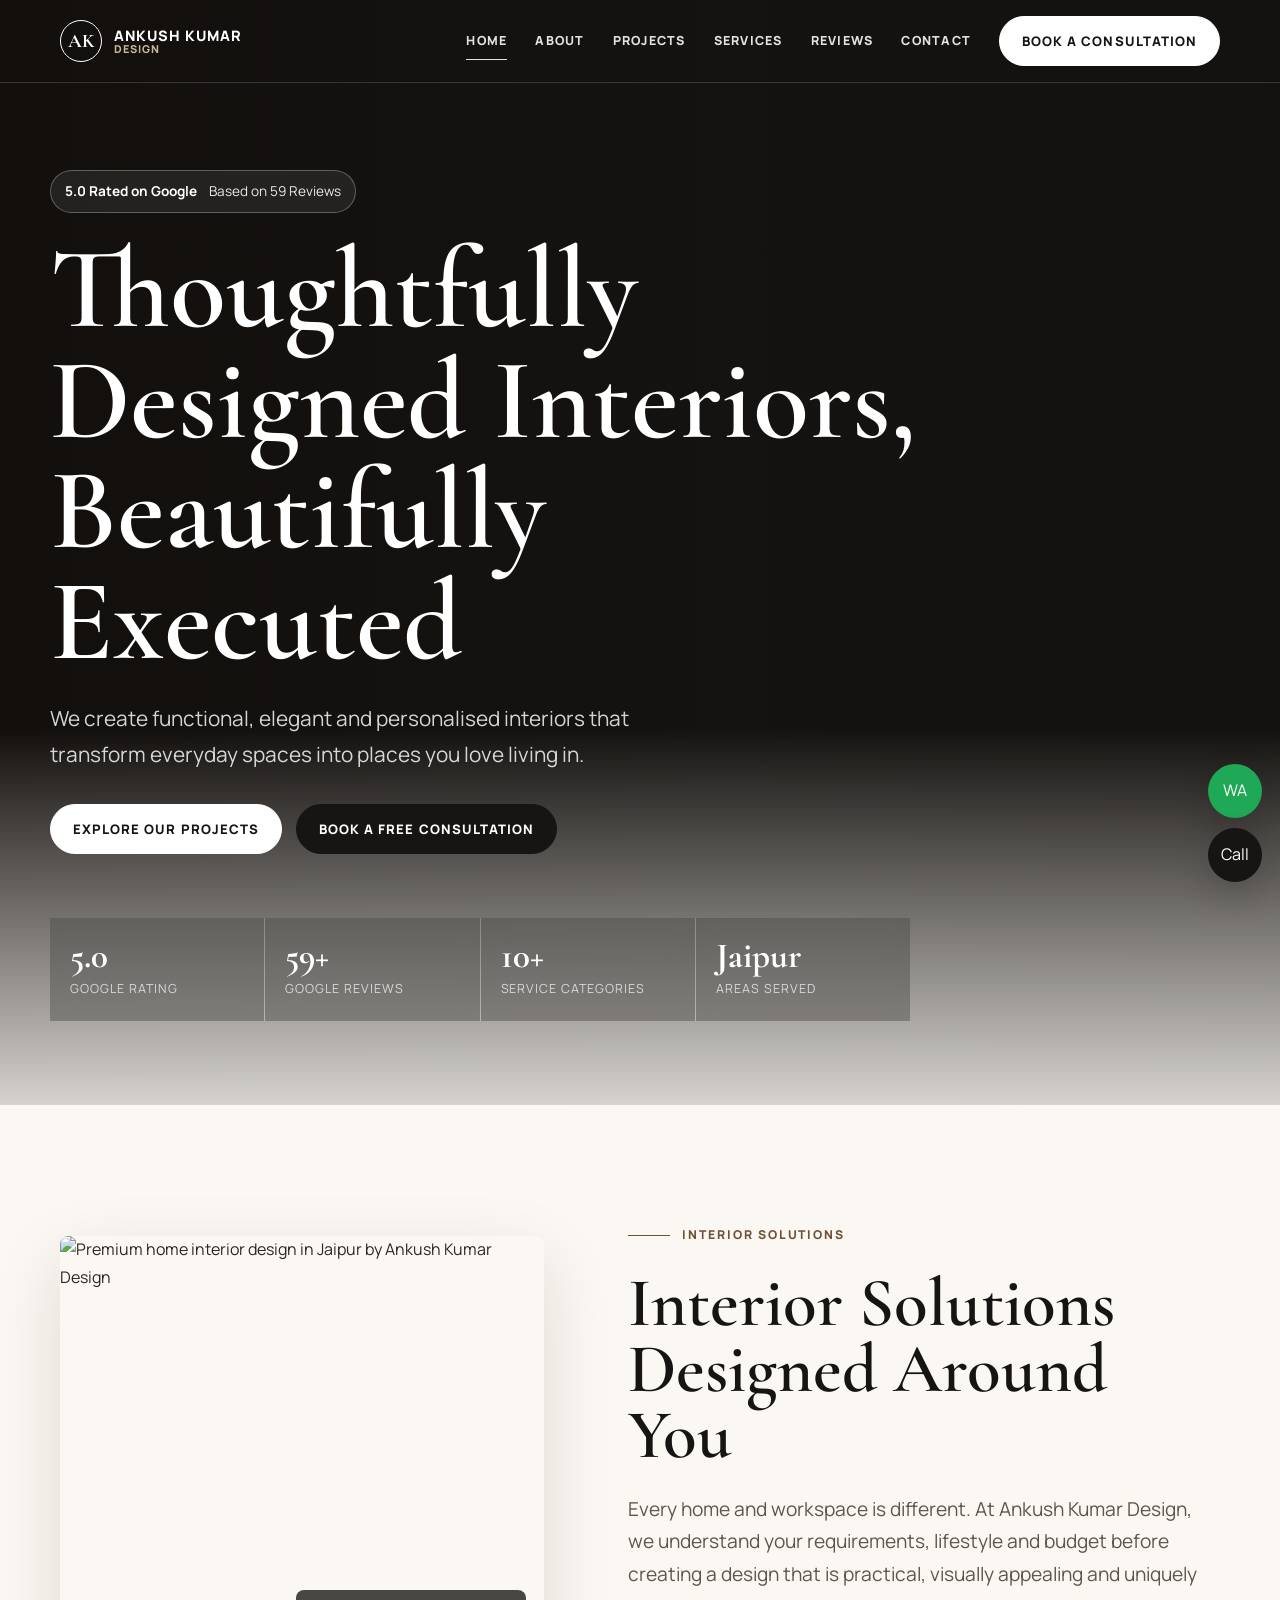
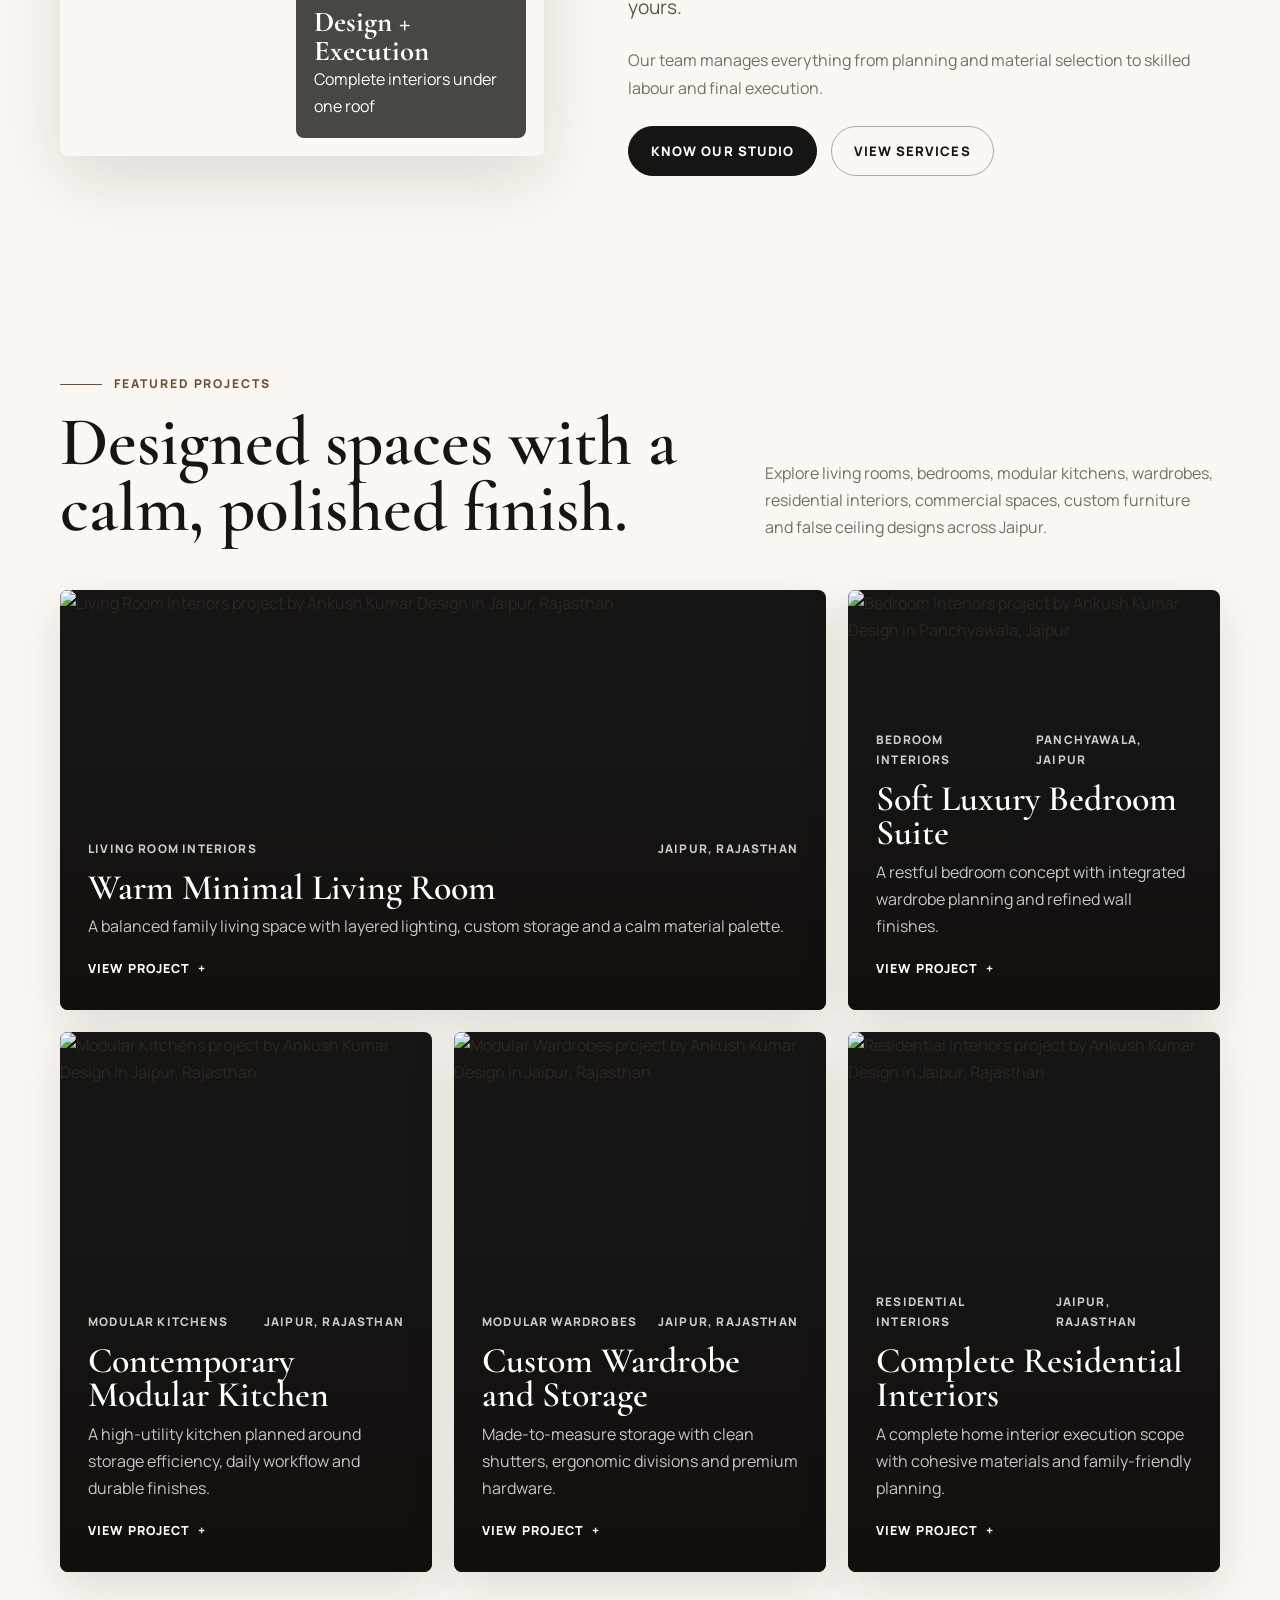
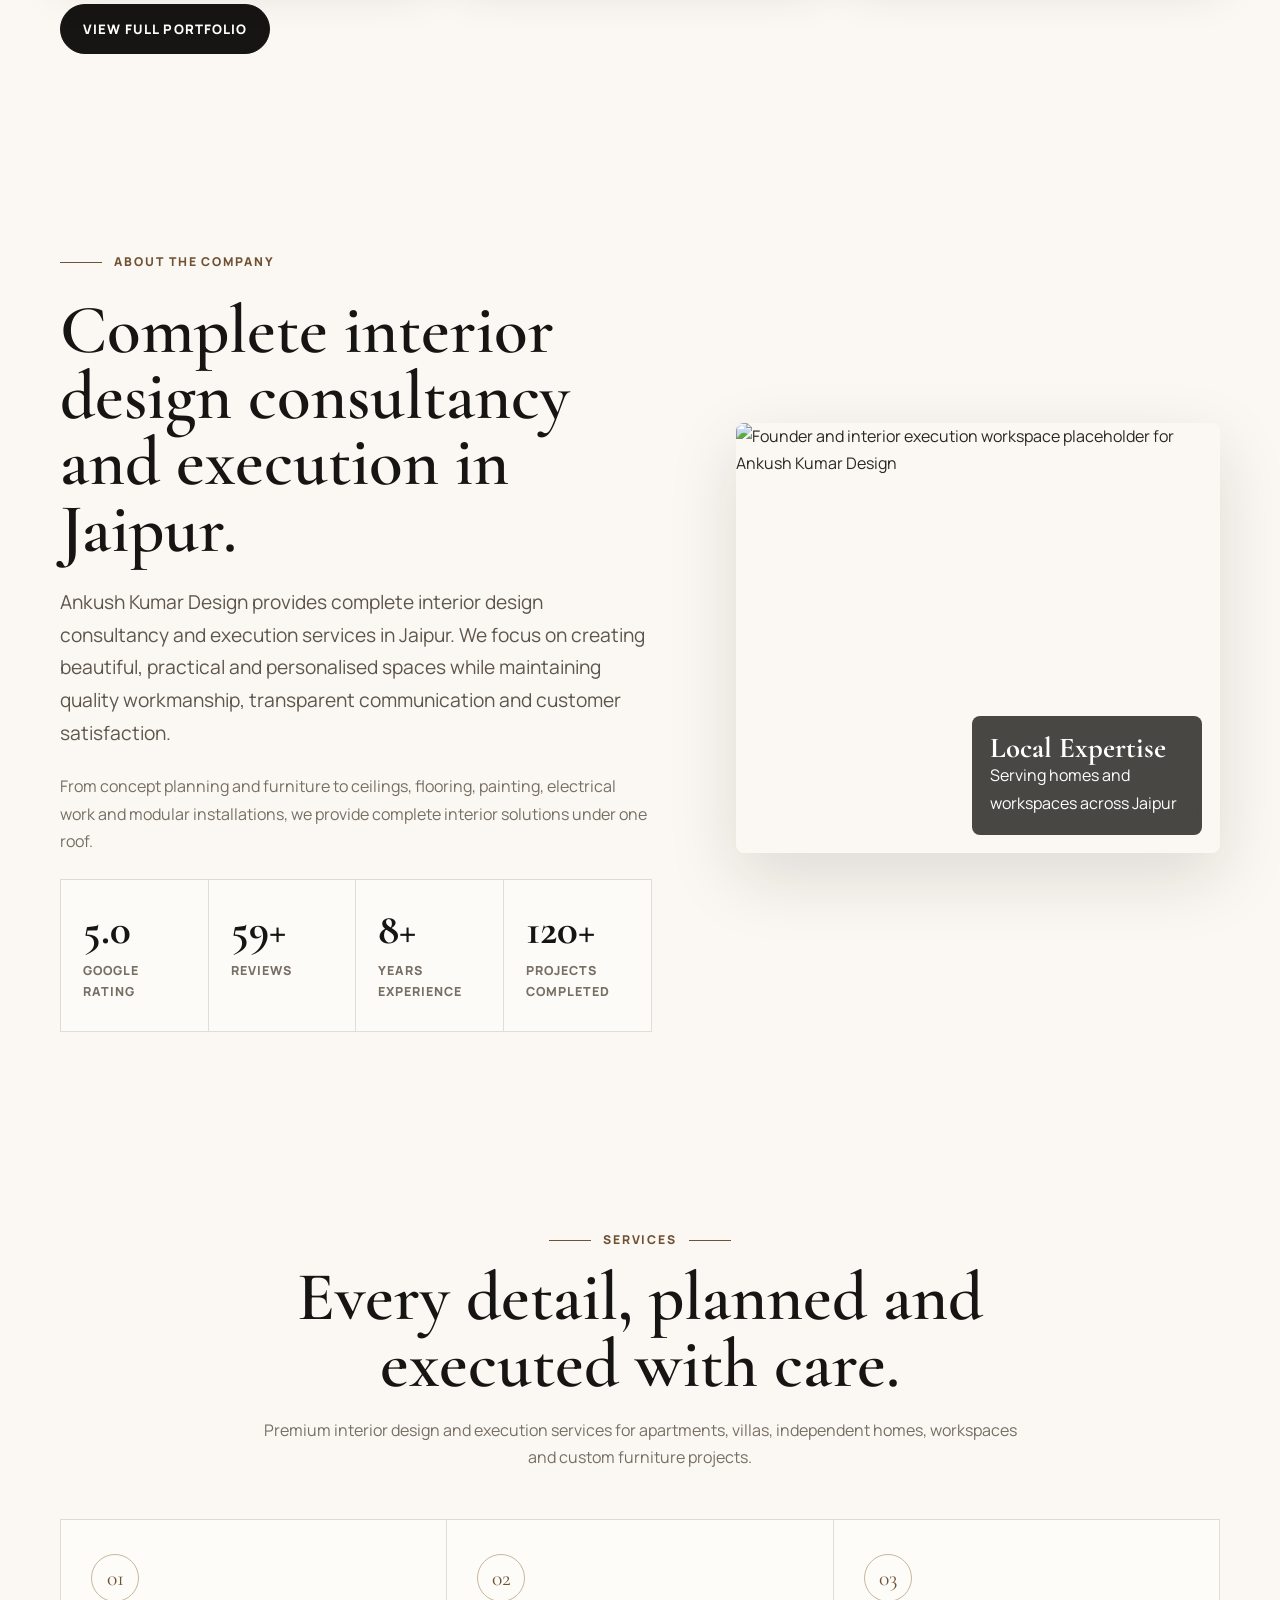
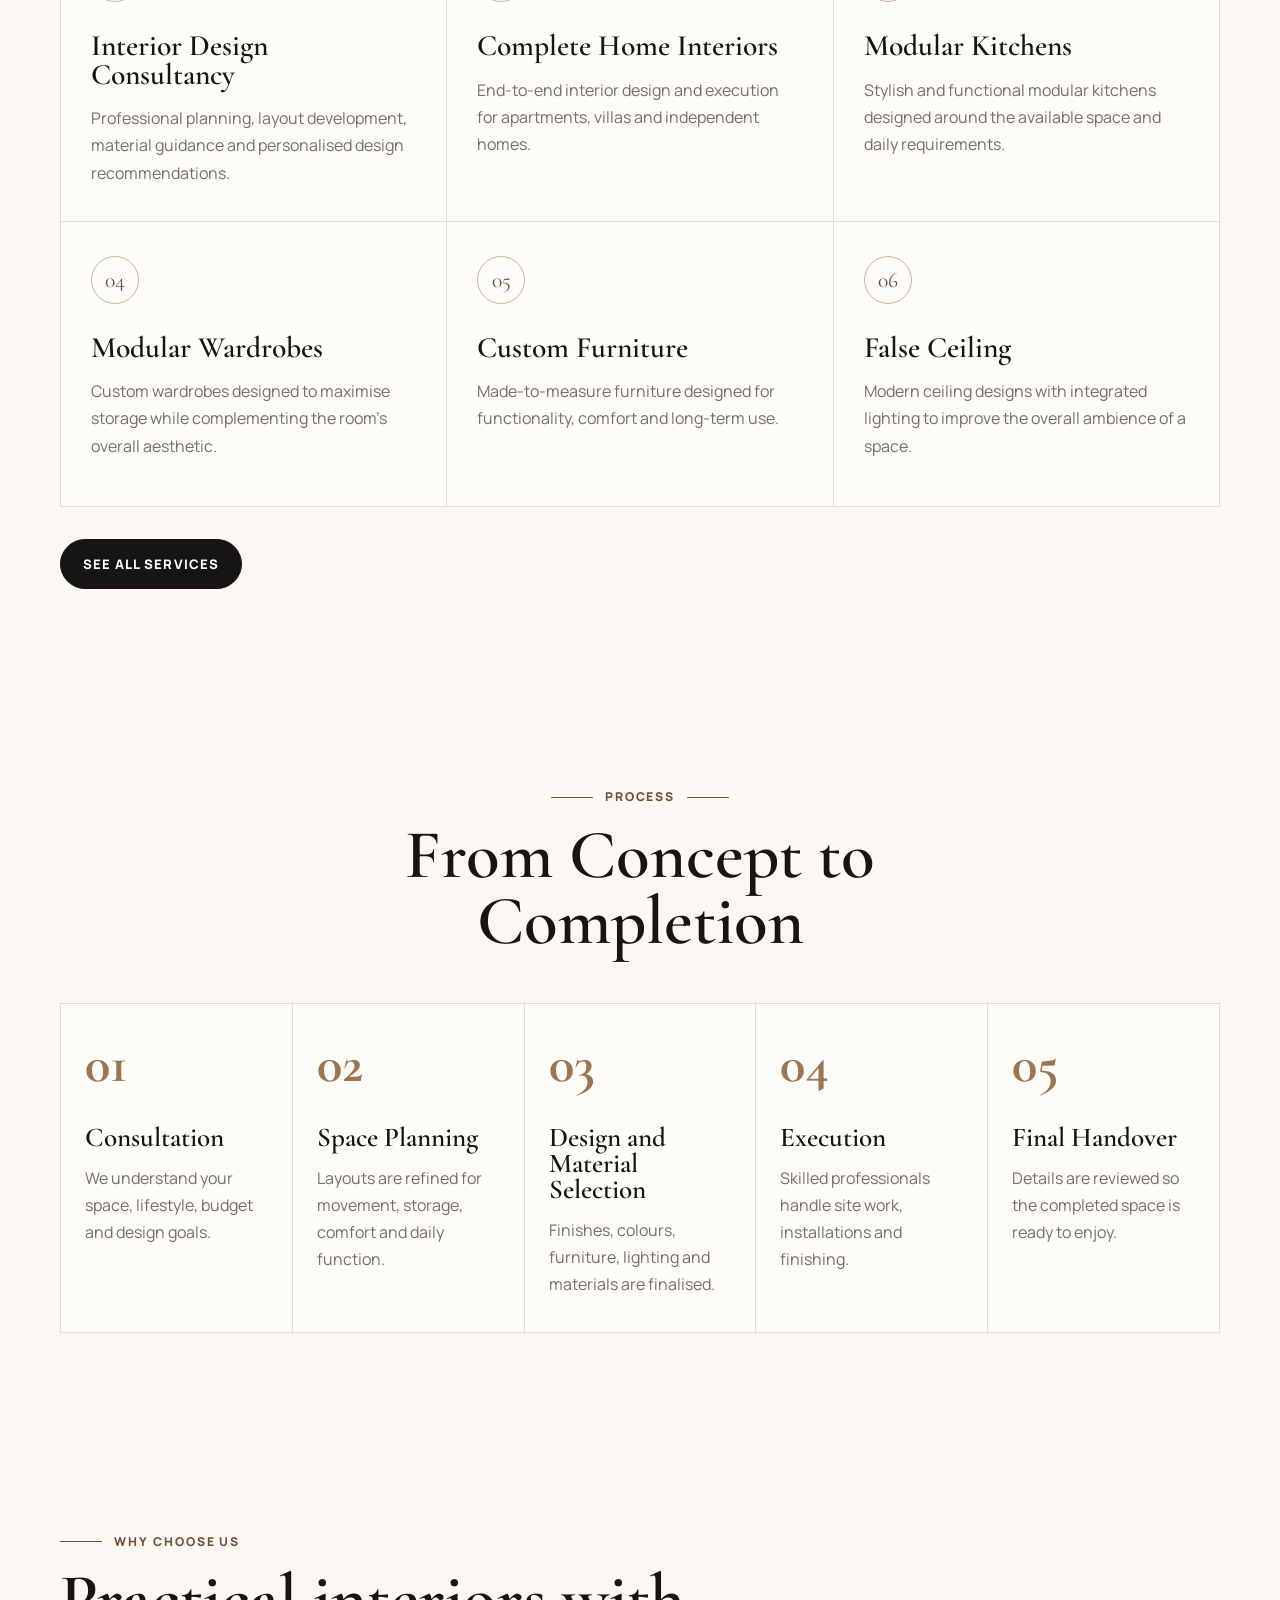
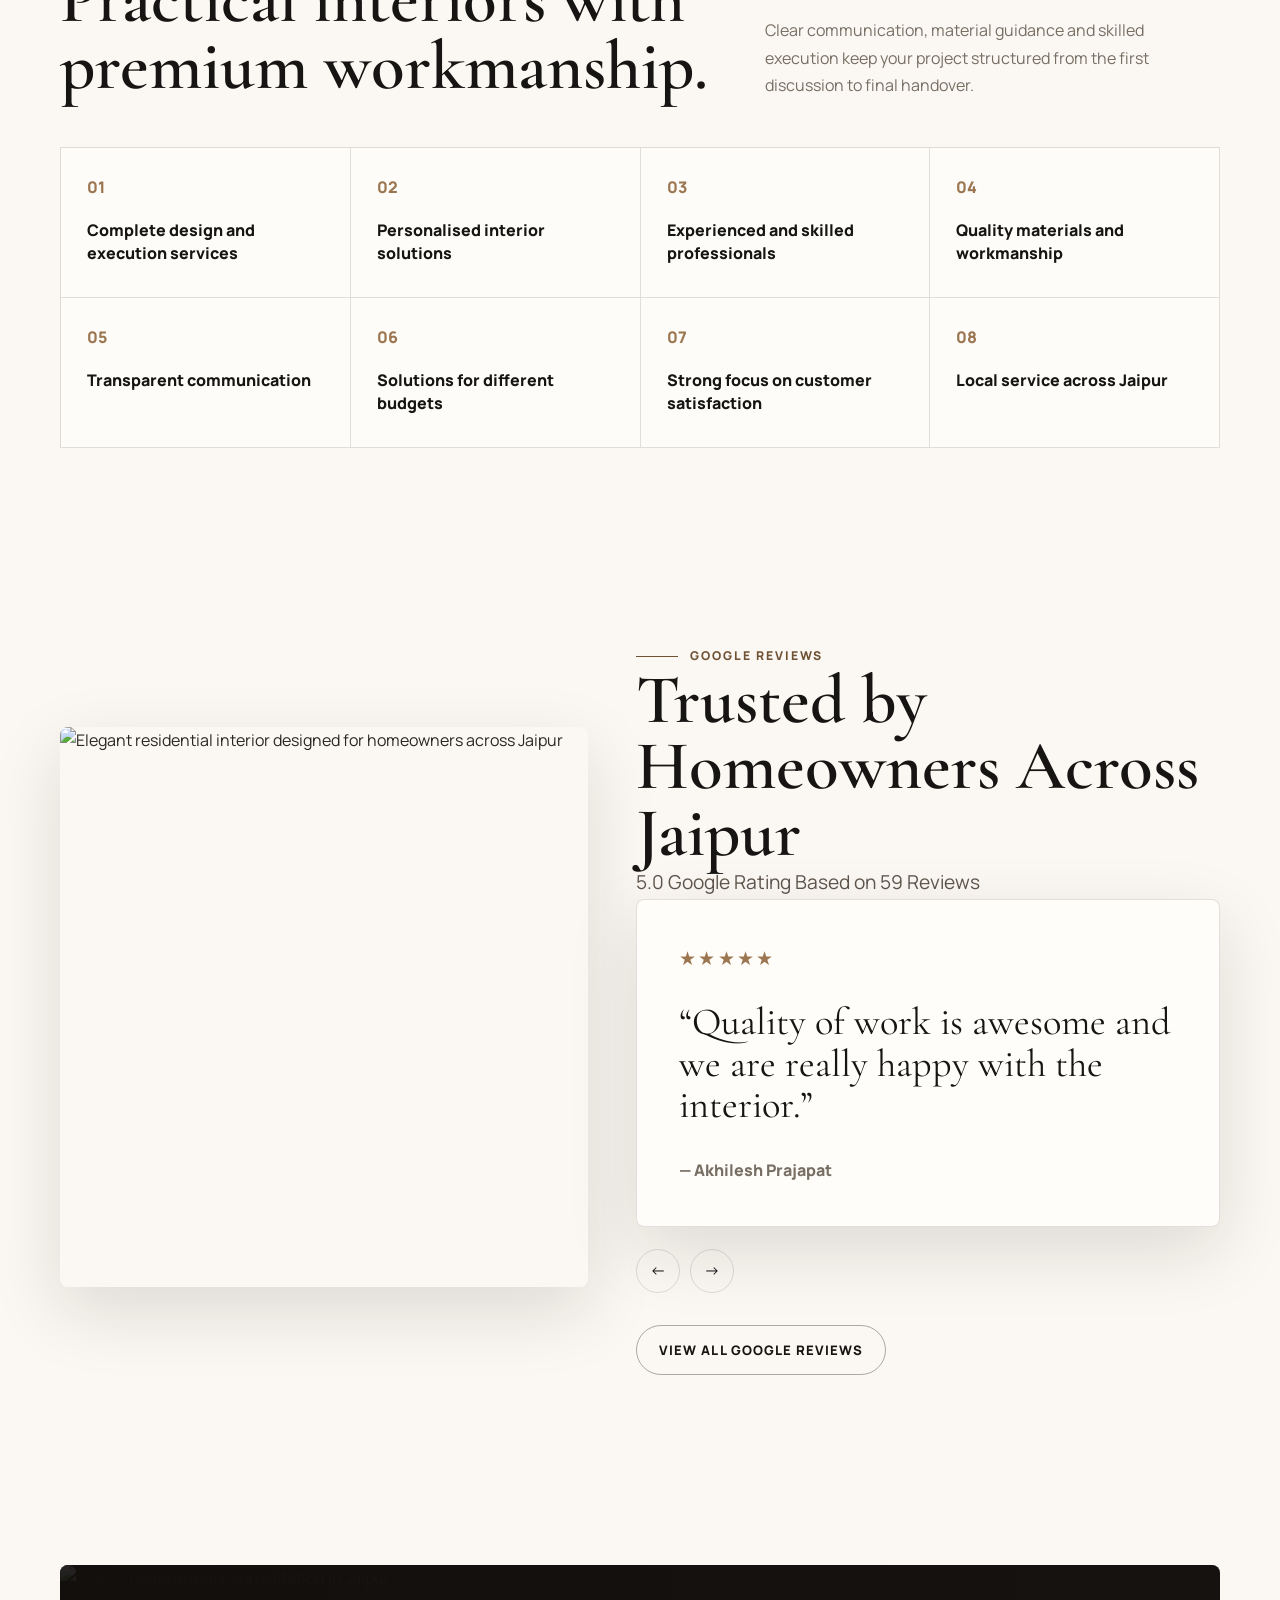
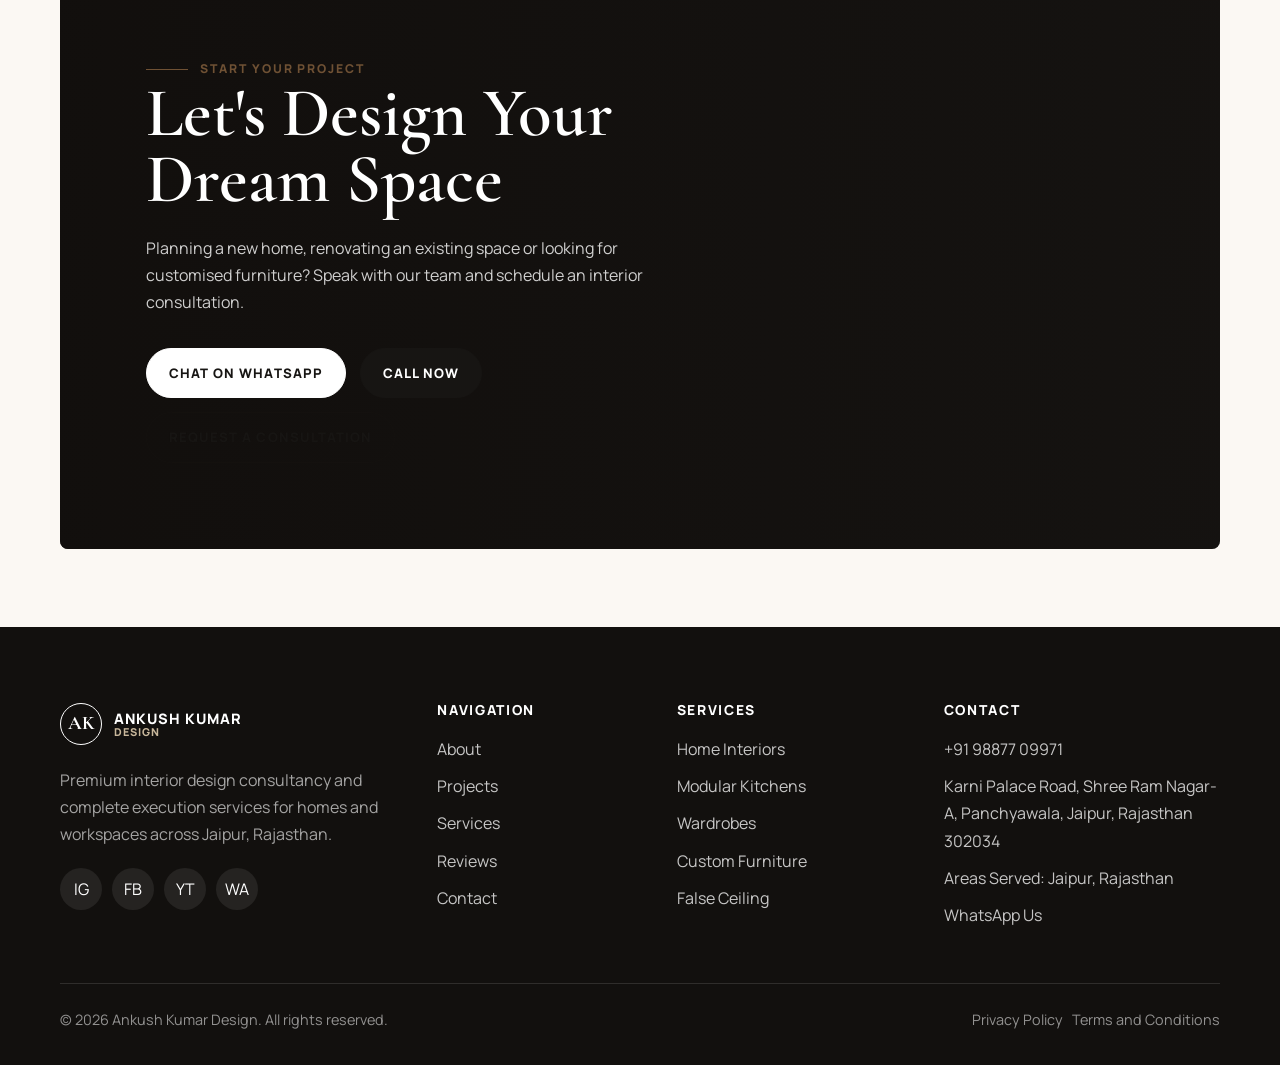
==== index.html @ ceb2ec24 "Build Ankush Kumar Design portfolio site" ====
<!doctype html>
<html lang="en">
<head>
  <meta charset="utf-8">
  <meta name="viewport" content="width=device-width, initial-scale=1">
  <title>Ankush Kumar Design | Interior Designer in Jaipur</title>
  <meta name="description" content="Ankush Kumar Design is a premium interior designer and interior execution company in Jaipur for home interiors, modular kitchens, wardrobes, furniture and turnkey execution.">
  <meta name="keywords" content="Interior designer in Jaipur, Best interior designer in Jaipur, Home interior designer Jaipur, Modular kitchen designer Jaipur, Interior design consultancy Jaipur, Complete home interiors Jaipur, Modular wardrobe Jaipur, Interior contractor Jaipur, Residential interior designer Jaipur, Custom furniture Jaipur">
  <meta name="robots" content="index, follow">
  <link rel="canonical" href="https://ankushkumardesign.com/">
  <meta property="og:title" content="Ankush Kumar Design | Premium Interior Designer in Jaipur">
  <meta property="og:description" content="Thoughtfully designed interiors, beautifully executed across Jaipur, Rajasthan.">
  <meta property="og:type" content="website">
  <meta property="og:url" content="https://ankushkumardesign.com/">
  <meta property="og:image" content="https://images.unsplash.com/photo-1618221195710-dd6b41faaea6?auto=format&fit=crop&w=1200&q=82">
  <link rel="preconnect" href="https://fonts.googleapis.com">
  <link rel="preconnect" href="https://fonts.gstatic.com" crossorigin>
  <link href="https://fonts.googleapis.com/css2?family=Cormorant+Garamond:wght@500;600;700&family=Manrope:wght@400;500;700;800;900&display=swap" rel="stylesheet">
  <link rel="stylesheet" href="assets/css/styles.css">
  <script type="application/ld+json">
  {
    "@context": "https://schema.org",
    "@type": ["LocalBusiness", "ProfessionalService"],
    "@id": "https://ankushkumardesign.com/#business",
    "name": "Ankush Kumar Design",
    "url": "https://ankushkumardesign.com/",
    "image": "https://images.unsplash.com/photo-1618221195710-dd6b41faaea6?auto=format&fit=crop&w=1200&q=82",
    "description": "Interior design consultancy and complete interior execution services in Jaipur, Rajasthan.",
    "telephone": "+919887709971",
    "priceRange": "INR",
    "aggregateRating": {
      "@type": "AggregateRating",
      "ratingValue": "5.0",
      "reviewCount": "59"
    },
    "address": {
      "@type": "PostalAddress",
      "streetAddress": "Karni Palace Road, Shree Ram Nagar-A, Panchyawala",
      "addressLocality": "Jaipur",
      "addressRegion": "Rajasthan",
      "postalCode": "302034",
      "addressCountry": "IN"
    },
    "areaServed": {
      "@type": "City",
      "name": "Jaipur"
    },
    "openingHoursSpecification": [{
      "@type": "OpeningHoursSpecification",
      "dayOfWeek": ["Monday", "Tuesday", "Wednesday", "Thursday", "Friday", "Saturday"],
      "opens": "10:00",
      "closes": "19:00"
    }],
    "makesOffer": [
      {"@type": "Offer", "itemOffered": {"@type": "Service", "name": "Interior Design Consultancy Jaipur"}},
      {"@type": "Offer", "itemOffered": {"@type": "Service", "name": "Complete Home Interiors Jaipur"}},
      {"@type": "Offer", "itemOffered": {"@type": "Service", "name": "Modular Kitchen Designer Jaipur"}},
      {"@type": "Offer", "itemOffered": {"@type": "Service", "name": "Modular Wardrobe Jaipur"}}
    ]
  }
  </script>
</head>
<body>
  <header class="site-header">
    <div class="container nav-wrap">
      <a class="brand" href="index.html" aria-label="Ankush Kumar Design home">
        <span class="brand-mark">AK</span>
        <span class="brand-text"><span>Ankush Kumar</span><span>Design</span></span>
      </a>
      <nav class="nav-links" aria-label="Primary navigation">
        <a href="index.html">Home</a>
        <a href="about.html">About</a>
        <a href="projects.html">Projects</a>
        <a href="services.html">Services</a>
        <a href="reviews.html">Reviews</a>
        <a href="contact.html">Contact</a>
        <a class="btn light" href="contact.html">Book a Consultation</a>
      </nav>
      <button class="menu-toggle" type="button" aria-label="Open menu" aria-expanded="false"><span></span><span></span><span></span></button>
    </div>
  </header>

  <main>
    <section class="hero" style="--hero-image: url('https://images.unsplash.com/photo-1600566753190-17f0baa2a6c3?auto=format&fit=crop&w=1800&q=82');">
      <div class="hero-inner">
        <div class="hero-content reveal">
          <div class="trust-pill"><strong>5.0 Rated on Google</strong> Based on 59 Reviews</div>
          <h1>Thoughtfully Designed Interiors, Beautifully Executed</h1>
          <p>We create functional, elegant and personalised interiors that transform everyday spaces into places you love living in.</p>
          <div class="hero-actions">
            <a class="btn light" href="projects.html">Explore Our Projects</a>
            <a class="btn" data-whatsapp-link target="_blank" rel="noopener">Book a Free Consultation</a>
          </div>
        </div>
        <div class="hero-meta reveal">
          <div><b data-count="5" data-suffix=".0">0</b><span>Google Rating</span></div>
          <div><b data-count="59" data-suffix="+">0</b><span>Google Reviews</span></div>
          <div><b data-count="10" data-suffix="+">0</b><span>Service Categories</span></div>
          <div><b>Jaipur</b><span>Areas Served</span></div>
        </div>
      </div>
    </section>

    <section class="section">
      <div class="container split">
        <div class="split-media reveal">
          <img src="https://images.unsplash.com/photo-1600607687920-4e2a09cf159d?auto=format&fit=crop&w=1200&q=82" alt="Premium home interior design in Jaipur by Ankush Kumar Design">
          <div class="image-label"><b>Design + Execution</b><span>Complete interiors under one roof</span></div>
        </div>
        <div class="content-stack reveal">
          <span class="eyebrow">Interior Solutions</span>
          <h2>Interior Solutions Designed Around You</h2>
          <p class="lead">Every home and workspace is different. At Ankush Kumar Design, we understand your requirements, lifestyle and budget before creating a design that is practical, visually appealing and uniquely yours.</p>
          <p>Our team manages everything from planning and material selection to skilled labour and final execution.</p>
          <div class="inline-actions">
            <a class="btn" href="about.html">Know Our Studio</a>
            <a class="btn ghost" href="services.html">View Services</a>
          </div>
        </div>
      </div>
    </section>

    <section class="section tight">
      <div class="container">
        <div class="section-head">
          <div>
            <span class="eyebrow">Featured Projects</span>
            <h2>Designed spaces with a calm, polished finish.</h2>
          </div>
          <p>Explore living rooms, bedrooms, modular kitchens, wardrobes, residential interiors, commercial spaces, custom furniture and false ceiling designs across Jaipur.</p>
        </div>
        <div class="project-grid reveal" data-project-grid data-limit="5"></div>
        <div class="inline-actions">
          <a class="btn" href="projects.html">View Full Portfolio</a>
        </div>
      </div>
    </section>

    <section class="section">
      <div class="container split reverse">
        <div class="content-stack reveal">
          <span class="eyebrow">About The Company</span>
          <h2>Complete interior design consultancy and execution in Jaipur.</h2>
          <p class="lead">Ankush Kumar Design provides complete interior design consultancy and execution services in Jaipur. We focus on creating beautiful, practical and personalised spaces while maintaining quality workmanship, transparent communication and customer satisfaction.</p>
          <p>From concept planning and furniture to ceilings, flooring, painting, electrical work and modular installations, we provide complete interior solutions under one roof.</p>
          <div class="stats-grid">
            <div class="stat"><b data-count="5" data-suffix=".0">0</b><span>Google Rating</span></div>
            <div class="stat"><b data-count="59" data-suffix="+">0</b><span>Reviews</span></div>
            <div class="stat"><b data-count="8" data-suffix="+">0</b><span>Years Experience</span></div>
            <div class="stat"><b data-count="120" data-suffix="+">0</b><span>Projects Completed</span></div>
          </div>
        </div>
        <div class="split-media small reveal">
          <img src="https://images.unsplash.com/photo-1600607688969-a5bfcd646154?auto=format&fit=crop&w=1200&q=82" alt="Founder and interior execution workspace placeholder for Ankush Kumar Design">
          <div class="image-label"><b>Local Expertise</b><span>Serving homes and workspaces across Jaipur</span></div>
        </div>
      </div>
    </section>

    <section class="section tight">
      <div class="container">
        <div class="section-head center">
          <span class="eyebrow">Services</span>
          <h2>Every detail, planned and executed with care.</h2>
          <p>Premium interior design and execution services for apartments, villas, independent homes, workspaces and custom furniture projects.</p>
        </div>
        <div class="service-grid reveal">
          <article class="service-card"><span class="icon">01</span><h3>Interior Design Consultancy</h3><p>Professional planning, layout development, material guidance and personalised design recommendations.</p></article>
          <article class="service-card"><span class="icon">02</span><h3>Complete Home Interiors</h3><p>End-to-end interior design and execution for apartments, villas and independent homes.</p></article>
          <article class="service-card"><span class="icon">03</span><h3>Modular Kitchens</h3><p>Stylish and functional modular kitchens designed around the available space and daily requirements.</p></article>
          <article class="service-card"><span class="icon">04</span><h3>Modular Wardrobes</h3><p>Custom wardrobes designed to maximise storage while complementing the room's overall aesthetic.</p></article>
          <article class="service-card"><span class="icon">05</span><h3>Custom Furniture</h3><p>Made-to-measure furniture designed for functionality, comfort and long-term use.</p></article>
          <article class="service-card"><span class="icon">06</span><h3>False Ceiling</h3><p>Modern ceiling designs with integrated lighting to improve the overall ambience of a space.</p></article>
        </div>
        <div class="inline-actions">
          <a class="btn" href="services.html">See All Services</a>
        </div>
      </div>
    </section>

    <section class="section">
      <div class="container">
        <div class="section-head center">
          <span class="eyebrow">Process</span>
          <h2>From Concept to Completion</h2>
        </div>
        <div class="process-grid reveal">
          <article class="process-step"><b>01</b><h3>Consultation</h3><p>We understand your space, lifestyle, budget and design goals.</p></article>
          <article class="process-step"><b>02</b><h3>Space Planning</h3><p>Layouts are refined for movement, storage, comfort and daily function.</p></article>
          <article class="process-step"><b>03</b><h3>Design and Material Selection</h3><p>Finishes, colours, furniture, lighting and materials are finalised.</p></article>
          <article class="process-step"><b>04</b><h3>Execution</h3><p>Skilled professionals handle site work, installations and finishing.</p></article>
          <article class="process-step"><b>05</b><h3>Final Handover</h3><p>Details are reviewed so the completed space is ready to enjoy.</p></article>
        </div>
      </div>
    </section>

    <section class="section tight">
      <div class="container">
        <div class="section-head">
          <div>
            <span class="eyebrow">Why Choose Us</span>
            <h2>Practical interiors with premium workmanship.</h2>
          </div>
          <p>Clear communication, material guidance and skilled execution keep your project structured from the first discussion to final handover.</p>
        </div>
        <div class="why-grid reveal">
          <article class="why-card"><span>01</span><h3>Complete design and execution services</h3></article>
          <article class="why-card"><span>02</span><h3>Personalised interior solutions</h3></article>
          <article class="why-card"><span>03</span><h3>Experienced and skilled professionals</h3></article>
          <article class="why-card"><span>04</span><h3>Quality materials and workmanship</h3></article>
          <article class="why-card"><span>05</span><h3>Transparent communication</h3></article>
          <article class="why-card"><span>06</span><h3>Solutions for different budgets</h3></article>
          <article class="why-card"><span>07</span><h3>Strong focus on customer satisfaction</h3></article>
          <article class="why-card"><span>08</span><h3>Local service across Jaipur</h3></article>
        </div>
      </div>
    </section>

    <section class="section">
      <div class="container reviews-shell">
        <div class="review-image reveal">
          <img src="https://images.unsplash.com/photo-1600585154340-be6161a56a0c?auto=format&fit=crop&w=1200&q=82" alt="Elegant residential interior designed for homeowners across Jaipur">
        </div>
        <div class="review-stage reveal">
          <span class="eyebrow">Google Reviews</span>
          <h2>Trusted by Homeowners Across Jaipur</h2>
          <p class="lead">5.0 Google Rating Based on 59 Reviews</p>
          <div data-review-slider></div>
          <div class="slider-controls" aria-label="Review slider controls">
            <button type="button" data-review-prev aria-label="Previous review">&larr;</button>
            <button type="button" data-review-next aria-label="Next review">&rarr;</button>
          </div>
          <div class="inline-actions">
            <a class="btn ghost" href="reviews.html">View All Google Reviews</a>
          </div>
        </div>
      </div>
    </section>

    <section class="section tight">
      <div class="container">
        <div class="cta-band reveal">
          <img src="https://images.unsplash.com/photo-1600607688960-e095ff83135c?auto=format&fit=crop&w=1600&q=82" alt="Luxury home interior consultation in Jaipur">
          <div class="cta-content">
            <span class="eyebrow">Start Your Project</span>
            <h2>Let's Design Your Dream Space</h2>
            <p>Planning a new home, renovating an existing space or looking for customised furniture? Speak with our team and schedule an interior consultation.</p>
            <div class="inline-actions">
              <a class="btn light" data-whatsapp-link target="_blank" rel="noopener">Chat on WhatsApp</a>
              <a class="btn" href="tel:+919887709971">Call Now</a>
              <a class="btn ghost" href="contact.html">Request a Consultation</a>
            </div>
          </div>
        </div>
      </div>
    </section>
  </main>

  <footer class="site-footer">
    <div class="container footer-grid">
      <div>
        <a class="brand" href="index.html"><span class="brand-mark">AK</span><span class="brand-text"><span>Ankush Kumar</span><span>Design</span></span></a>
        <p>Premium interior design consultancy and complete execution services for homes and workspaces across Jaipur, Rajasthan.</p>
        <div class="socials"><a href="https://www.instagram.com/" target="_blank" rel="noopener" aria-label="Instagram">IG</a><a href="https://www.facebook.com/" target="_blank" rel="noopener" aria-label="Facebook">FB</a><a href="https://www.youtube.com/" target="_blank" rel="noopener" aria-label="YouTube">YT</a><a data-whatsapp-link target="_blank" rel="noopener" aria-label="WhatsApp">WA</a></div>
      </div>
      <div class="footer-col"><h3>Navigation</h3><div class="footer-links"><a href="about.html">About</a><a href="projects.html">Projects</a><a href="services.html">Services</a><a href="reviews.html">Reviews</a><a href="contact.html">Contact</a></div></div>
      <div class="footer-col"><h3>Services</h3><div class="footer-links"><a href="services.html">Home Interiors</a><a href="services.html">Modular Kitchens</a><a href="services.html">Wardrobes</a><a href="services.html">Custom Furniture</a><a href="services.html">False Ceiling</a></div></div>
      <div class="footer-col"><h3>Contact</h3><div class="footer-links"><a href="tel:+919887709971">+91 98877 09971</a><span>Karni Palace Road, Shree Ram Nagar-A, Panchyawala, Jaipur, Rajasthan 302034</span><span>Areas Served: Jaipur, Rajasthan</span><a data-whatsapp-link target="_blank" rel="noopener">WhatsApp Us</a></div></div>
    </div>
    <div class="container footer-bottom"><span>&copy; 2026 Ankush Kumar Design. All rights reserved.</span><span><a href="privacy.html">Privacy Policy</a> &nbsp; <a href="terms.html">Terms and Conditions</a></span></div>
  </footer>

  <div class="floating-contact"><a data-whatsapp-link target="_blank" rel="noopener" aria-label="Chat on WhatsApp">WA</a><a href="tel:+919887709971" aria-label="Call Ankush Kumar Design">Call</a></div>
  <div class="mobile-contact-bar"><a data-whatsapp-link target="_blank" rel="noopener">WhatsApp</a><a href="tel:+919887709971">Call Now</a></div>
  <script src="assets/js/site.js" defer></script>
</body>
</html>
---- assets/css/styles.css ----
:root {
  --paper: #fbf8f3;
  --surface: #fffdf9;
  --sand: #eadfce;
  --stone: #c8b79b;
  --bronze: #9b7651;
  --bronze-dark: #6f5134;
  --charcoal: #171513;
  --ink: #2b2723;
  --muted: #776e64;
  --line: rgba(23, 21, 19, 0.13);
  --white: #ffffff;
  --shadow: 0 24px 70px rgba(23, 21, 19, 0.13);
  --radius: 8px;
  --heading: "Cormorant Garamond", Georgia, serif;
  --body: "Manrope", Arial, sans-serif;
}

*,
*::before,
*::after {
  box-sizing: border-box;
}

html {
  scroll-behavior: smooth;
}

body {
  margin: 0;
  font-family: var(--body);
  color: var(--ink);
  background: var(--paper);
  line-height: 1.7;
  text-rendering: optimizeLegibility;
}

body.menu-open {
  overflow: hidden;
}

img {
  display: block;
  max-width: 100%;
}

a {
  color: inherit;
  text-decoration: none;
}

button,
input,
select,
textarea {
  font: inherit;
}

button {
  cursor: pointer;
}

::selection {
  color: var(--white);
  background: var(--bronze);
}

.container {
  width: min(1160px, calc(100% - 40px));
  margin-inline: auto;
}

.section {
  padding: 112px 0;
}

.section.tight {
  padding: 78px 0;
}

.eyebrow {
  display: inline-flex;
  align-items: center;
  gap: 12px;
  color: var(--bronze-dark);
  font-size: 0.76rem;
  font-weight: 800;
  letter-spacing: 0.16em;
  text-transform: uppercase;
}

.eyebrow::before {
  content: "";
  width: 42px;
  height: 1px;
  background: currentColor;
}

h1,
h2,
h3,
h4 {
  margin: 0;
  color: var(--charcoal);
  font-family: var(--heading);
  font-weight: 600;
  letter-spacing: 0;
  line-height: 0.96;
}

h1 {
  font-size: clamp(3.4rem, 9vw, 7.8rem);
}

h2 {
  font-size: clamp(2.45rem, 5.4vw, 5rem);
}

h3 {
  font-size: clamp(1.55rem, 2.8vw, 2.5rem);
}

p {
  margin: 0;
  color: var(--muted);
}

.lead {
  max-width: 680px;
  font-size: clamp(1rem, 1.6vw, 1.2rem);
  color: #5e554c;
}

.section-head {
  display: grid;
  grid-template-columns: minmax(0, 0.95fr) minmax(280px, 0.65fr);
  gap: 40px;
  align-items: end;
  margin-bottom: 48px;
}

.section-head.center {
  display: block;
  max-width: 760px;
  margin-inline: auto;
  text-align: center;
}

.section-head.center .eyebrow {
  justify-content: center;
}

.section-head.center .eyebrow::after {
  content: "";
  width: 42px;
  height: 1px;
  background: currentColor;
}

.section-head h2 {
  margin-top: 14px;
}

.section-head p {
  margin-top: 20px;
}

.btn {
  display: inline-flex;
  align-items: center;
  justify-content: center;
  gap: 10px;
  min-height: 48px;
  padding: 13px 22px;
  border: 1px solid var(--charcoal);
  border-radius: 999px;
  background: var(--charcoal);
  color: var(--white);
  font-size: 0.82rem;
  font-weight: 800;
  letter-spacing: 0.08em;
  text-transform: uppercase;
  transition: transform 220ms ease, background 220ms ease, color 220ms ease, border-color 220ms ease;
}

.btn:hover,
.btn:focus-visible {
  transform: translateY(-2px);
  background: var(--bronze);
  border-color: var(--bronze);
}

.btn.ghost {
  background: transparent;
  color: var(--charcoal);
  border-color: rgba(23, 21, 19, 0.35);
}

.btn.ghost:hover,
.btn.ghost:focus-visible {
  background: var(--charcoal);
  color: var(--white);
  border-color: var(--charcoal);
}

.btn.light {
  background: var(--white);
  color: var(--charcoal);
  border-color: var(--white);
}

.btn.light:hover,
.btn.light:focus-visible {
  background: var(--bronze);
  color: var(--white);
  border-color: var(--bronze);
}

.site-header {
  position: fixed;
  inset: 0 0 auto;
  z-index: 1000;
  border-bottom: 1px solid rgba(255, 255, 255, 0.16);
  transition: background 240ms ease, box-shadow 240ms ease, border-color 240ms ease;
}

.site-header.is-scrolled,
.site-header.light-bg {
  background: rgba(251, 248, 243, 0.93);
  border-color: var(--line);
  box-shadow: 0 16px 42px rgba(23, 21, 19, 0.08);
  backdrop-filter: blur(18px);
}

.nav-wrap {
  display: flex;
  align-items: center;
  justify-content: space-between;
  min-height: 82px;
}

.brand {
  display: inline-flex;
  align-items: center;
  gap: 12px;
  color: var(--white);
  font-weight: 900;
  letter-spacing: 0.06em;
  text-transform: uppercase;
}

.site-header.is-scrolled .brand,
.site-header.light-bg .brand {
  color: var(--charcoal);
}

.brand-mark {
  display: grid;
  width: 42px;
  height: 42px;
  place-items: center;
  border: 1px solid currentColor;
  border-radius: 50%;
  font-family: var(--heading);
  font-size: 1.2rem;
  letter-spacing: 0;
}

.brand-text {
  display: grid;
  line-height: 1.05;
}

.brand-text span:first-child {
  font-size: 0.9rem;
}

.brand-text span:last-child {
  font-size: 0.68rem;
  color: var(--stone);
}

.nav-links {
  display: flex;
  align-items: center;
  gap: 28px;
}

.nav-links a:not(.btn) {
  position: relative;
  color: rgba(255, 255, 255, 0.88);
  font-size: 0.78rem;
  font-weight: 800;
  letter-spacing: 0.1em;
  text-transform: uppercase;
}

.site-header.is-scrolled .nav-links a:not(.btn),
.site-header.light-bg .nav-links a:not(.btn) {
  color: var(--charcoal);
}

.nav-links a:not(.btn)::after {
  position: absolute;
  right: 0;
  bottom: -8px;
  left: auto;
  width: 0;
  height: 1px;
  content: "";
  background: currentColor;
  transition: width 220ms ease, left 220ms ease;
}

.nav-links a:hover::after,
.nav-links a.active::after {
  right: auto;
  left: 0;
  width: 100%;
}

.menu-toggle {
  display: none;
  width: 48px;
  height: 48px;
  border: 1px solid rgba(255, 255, 255, 0.35);
  border-radius: 50%;
  background: transparent;
  color: var(--white);
}

.site-header.is-scrolled .menu-toggle,
.site-header.light-bg .menu-toggle {
  color: var(--charcoal);
  border-color: var(--line);
}

.menu-toggle span {
  display: block;
  width: 18px;
  height: 1px;
  margin: 5px auto;
  background: currentColor;
  transition: transform 220ms ease, opacity 220ms ease;
}

.menu-open .menu-toggle span:nth-child(1) {
  transform: translateY(6px) rotate(45deg);
}

.menu-open .menu-toggle span:nth-child(2) {
  opacity: 0;
}

.menu-open .menu-toggle span:nth-child(3) {
  transform: translateY(-6px) rotate(-45deg);
}

.hero {
  position: relative;
  min-height: 100svh;
  display: grid;
  align-items: end;
  overflow: hidden;
  color: var(--white);
  background: var(--charcoal);
}

.hero::before {
  position: absolute;
  inset: 0;
  content: "";
  background:
    linear-gradient(90deg, rgba(17, 14, 12, 0.84), rgba(17, 14, 12, 0.36) 56%, rgba(17, 14, 12, 0.55)),
    var(--hero-image) center / cover no-repeat;
  animation: heroZoom 15s ease-in-out infinite alternate;
}

.hero::after {
  position: absolute;
  inset: auto 0 0;
  height: 34%;
  content: "";
  background: linear-gradient(0deg, var(--paper), transparent);
  opacity: 0.84;
}

@keyframes heroZoom {
  from {
    transform: scale(1);
  }
  to {
    transform: scale(1.07);
  }
}

.hero-inner {
  position: relative;
  z-index: 1;
  width: min(1180px, calc(100% - 40px));
  margin: 0 auto;
  padding: 170px 0 84px;
}

.hero-content {
  max-width: 870px;
}

.hero h1 {
  color: var(--white);
  text-wrap: balance;
}

.hero p {
  max-width: 660px;
  margin-top: 24px;
  color: rgba(255, 255, 255, 0.82);
  font-size: clamp(1.02rem, 1.8vw, 1.3rem);
}

.hero-actions,
.inline-actions {
  display: flex;
  flex-wrap: wrap;
  gap: 14px;
  margin-top: 32px;
}

.trust-pill {
  display: inline-flex;
  align-items: center;
  gap: 12px;
  margin-bottom: 22px;
  padding: 9px 14px;
  border: 1px solid rgba(255, 255, 255, 0.28);
  border-radius: 999px;
  color: rgba(255, 255, 255, 0.9);
  background: rgba(255, 255, 255, 0.08);
  backdrop-filter: blur(14px);
  font-size: 0.85rem;
}

.trust-pill strong {
  color: var(--white);
}

.hero-meta {
  display: grid;
  grid-template-columns: repeat(4, 1fr);
  gap: 1px;
  width: min(860px, 100%);
  margin-top: 64px;
  background: rgba(255, 255, 255, 0.16);
}

.hero-meta div {
  padding: 20px;
  background: rgba(23, 21, 19, 0.35);
  backdrop-filter: blur(10px);
}

.hero-meta b {
  display: block;
  color: var(--white);
  font-family: var(--heading);
  font-size: 2.2rem;
  line-height: 1;
}

.hero-meta span {
  color: rgba(255, 255, 255, 0.72);
  font-size: 0.78rem;
  letter-spacing: 0.08em;
  text-transform: uppercase;
}

.page-hero {
  min-height: 62vh;
}

.page-hero .hero-inner {
  padding-bottom: 76px;
}

.split {
  display: grid;
  grid-template-columns: minmax(0, 0.9fr) minmax(0, 1.1fr);
  gap: clamp(36px, 7vw, 84px);
  align-items: center;
}

.split.reverse {
  grid-template-columns: minmax(0, 1.1fr) minmax(0, 0.9fr);
}

.split-media {
  position: relative;
  min-height: 520px;
  overflow: hidden;
  border-radius: var(--radius);
  box-shadow: var(--shadow);
}

.split-media.small {
  min-height: 430px;
}

.split-media img,
.project-card img,
.service-image img,
.cta-band img,
.detail-hero img,
.review-image img {
  width: 100%;
  height: 100%;
  object-fit: cover;
  transition: transform 800ms cubic-bezier(0.19, 1, 0.22, 1);
}

.split-media:hover img,
.project-card:hover img,
.service-image:hover img,
.cta-band:hover img,
.review-image:hover img {
  transform: scale(1.055);
}

.image-label {
  position: absolute;
  right: 18px;
  bottom: 18px;
  max-width: 230px;
  padding: 18px;
  color: var(--white);
  background: rgba(23, 21, 19, 0.78);
  backdrop-filter: blur(14px);
  border-radius: var(--radius);
}

.image-label b {
  display: block;
  font-family: var(--heading);
  font-size: 1.8rem;
  line-height: 1;
}

.content-stack > * + * {
  margin-top: 24px;
}

.stats-grid {
  display: grid;
  grid-template-columns: repeat(4, 1fr);
  border-top: 1px solid var(--line);
  border-left: 1px solid var(--line);
}

.stat {
  padding: 28px 22px;
  border-right: 1px solid var(--line);
  border-bottom: 1px solid var(--line);
  background: rgba(255, 255, 255, 0.42);
}

.stat b {
  display: block;
  color: var(--charcoal);
  font-family: var(--heading);
  font-size: 2.7rem;
  line-height: 1;
}

.stat span {
  display: block;
  margin-top: 9px;
  color: var(--muted);
  font-size: 0.78rem;
  font-weight: 800;
  letter-spacing: 0.08em;
  text-transform: uppercase;
}

.project-grid {
  display: grid;
  grid-template-columns: repeat(12, 1fr);
  gap: 22px;
}

.project-card {
  position: relative;
  min-height: 420px;
  grid-column: span 4;
  overflow: hidden;
  border-radius: var(--radius);
  background: var(--charcoal);
  box-shadow: 0 16px 48px rgba(23, 21, 19, 0.12);
}

.project-card.featured {
  grid-column: span 8;
}

.project-card.tall {
  min-height: 540px;
}

.project-card::after {
  position: absolute;
  inset: 0;
  content: "";
  background: linear-gradient(180deg, transparent 34%, rgba(17, 14, 12, 0.88));
}

.project-card img {
  position: absolute;
  inset: 0;
}

.project-info {
  position: absolute;
  inset: auto 0 0;
  z-index: 1;
  padding: 28px;
  color: var(--white);
}

.project-info h3 {
  color: var(--white);
}

.project-info p {
  margin-top: 8px;
  color: rgba(255, 255, 255, 0.76);
}

.project-kicker {
  display: flex;
  justify-content: space-between;
  gap: 18px;
  margin-bottom: 12px;
  color: rgba(255, 255, 255, 0.78);
  font-size: 0.74rem;
  font-weight: 800;
  letter-spacing: 0.1em;
  text-transform: uppercase;
}

.text-link {
  display: inline-flex;
  gap: 8px;
  margin-top: 18px;
  color: inherit;
  font-size: 0.78rem;
  font-weight: 900;
  letter-spacing: 0.09em;
  text-transform: uppercase;
}

.filter-bar {
  display: flex;
  flex-wrap: wrap;
  gap: 10px;
  margin-bottom: 34px;
}

.filter-btn {
  padding: 10px 16px;
  border: 1px solid var(--line);
  border-radius: 999px;
  color: var(--muted);
  background: transparent;
  font-size: 0.78rem;
  font-weight: 800;
  letter-spacing: 0.06em;
  text-transform: uppercase;
}

.filter-btn.active,
.filter-btn:hover {
  color: var(--white);
  background: var(--charcoal);
  border-color: var(--charcoal);
}

.service-grid {
  display: grid;
  grid-template-columns: repeat(3, 1fr);
  border-top: 1px solid var(--line);
  border-left: 1px solid var(--line);
}

.service-card,
.why-card,
.process-step,
.review-card,
.contact-panel {
  background: rgba(255, 255, 255, 0.48);
  border-right: 1px solid var(--line);
  border-bottom: 1px solid var(--line);
}

.service-card {
  min-height: 285px;
  padding: 34px 30px;
  transition: background 220ms ease, transform 220ms ease, box-shadow 220ms ease;
}

.service-card:hover {
  position: relative;
  z-index: 1;
  transform: translateY(-6px);
  background: var(--surface);
  box-shadow: var(--shadow);
}

.icon {
  display: grid;
  width: 48px;
  height: 48px;
  margin-bottom: 30px;
  place-items: center;
  border: 1px solid var(--stone);
  border-radius: 50%;
  color: var(--bronze-dark);
  font-family: var(--heading);
  font-size: 1.35rem;
}

.service-card h3 {
  font-size: 1.85rem;
}

.service-card p {
  margin-top: 16px;
}

.service-image {
  min-height: 530px;
  overflow: hidden;
  border-radius: var(--radius);
  box-shadow: var(--shadow);
}

.process-grid {
  display: grid;
  grid-template-columns: repeat(5, 1fr);
  border-top: 1px solid var(--line);
  border-left: 1px solid var(--line);
}

.process-step {
  padding: 34px 24px;
}

.process-step b {
  display: block;
  margin-bottom: 34px;
  color: var(--bronze);
  font-family: var(--heading);
  font-size: 3.3rem;
  line-height: 1;
}

.process-step h3 {
  font-size: 1.7rem;
}

.process-step p {
  margin-top: 14px;
}

.why-grid {
  display: grid;
  grid-template-columns: repeat(4, 1fr);
  border-top: 1px solid var(--line);
  border-left: 1px solid var(--line);
}

.why-card {
  min-height: 150px;
  padding: 26px;
}

.why-card span {
  color: var(--bronze);
  font-weight: 900;
}

.why-card h3 {
  margin-top: 18px;
  font-family: var(--body);
  font-size: 1rem;
  font-weight: 800;
  line-height: 1.45;
}

.reviews-shell {
  display: grid;
  grid-template-columns: minmax(0, 0.95fr) minmax(0, 1.05fr);
  gap: 48px;
  align-items: center;
}

.review-image {
  min-height: 560px;
  overflow: hidden;
  border-radius: var(--radius);
  box-shadow: var(--shadow);
}

.review-stage {
  position: relative;
}

.review-card {
  display: none;
  min-height: 310px;
  padding: 42px;
  border: 1px solid var(--line);
  border-radius: var(--radius);
  background: var(--surface);
  box-shadow: var(--shadow);
}

.review-card.active {
  display: block;
  animation: fadeUp 420ms ease both;
}

.stars {
  color: var(--bronze);
  font-size: 1.2rem;
  letter-spacing: 0.12em;
}

.quote {
  margin-top: 28px;
  color: var(--charcoal);
  font-family: var(--heading);
  font-size: clamp(1.8rem, 3vw, 3rem);
  line-height: 1.08;
}

.review-card cite {
  display: block;
  margin-top: 30px;
  color: var(--muted);
  font-style: normal;
  font-weight: 800;
}

.slider-controls {
  display: flex;
  gap: 10px;
  margin-top: 22px;
}

.slider-controls button {
  width: 44px;
  height: 44px;
  border: 1px solid var(--line);
  border-radius: 50%;
  background: transparent;
  color: var(--charcoal);
}

.cta-band {
  position: relative;
  min-height: 560px;
  display: grid;
  align-items: center;
  overflow: hidden;
  border-radius: var(--radius);
  background: var(--charcoal);
}

.cta-band img {
  position: absolute;
  inset: 0;
  opacity: 0.72;
}

.cta-band::after {
  position: absolute;
  inset: 0;
  content: "";
  background: linear-gradient(90deg, rgba(17, 14, 12, 0.88), rgba(17, 14, 12, 0.38));
}

.cta-content {
  position: relative;
  z-index: 1;
  max-width: 680px;
  padding: clamp(30px, 8vw, 86px);
}

.cta-content h2 {
  color: var(--white);
}

.cta-content p {
  margin-top: 22px;
  color: rgba(255, 255, 255, 0.8);
}

.contact-grid {
  display: grid;
  grid-template-columns: minmax(0, 1.1fr) minmax(340px, 0.72fr);
  gap: 34px;
}

.contact-panel {
  padding: 34px;
  border: 1px solid var(--line);
  border-radius: var(--radius);
  background: var(--surface);
}

.form-grid {
  display: grid;
  grid-template-columns: repeat(2, 1fr);
  gap: 16px;
}

.field.full {
  grid-column: 1 / -1;
}

label {
  display: block;
  margin-bottom: 7px;
  color: var(--charcoal);
  font-size: 0.78rem;
  font-weight: 800;
  letter-spacing: 0.06em;
  text-transform: uppercase;
}

input,
select,
textarea {
  width: 100%;
  border: 1px solid var(--line);
  border-radius: var(--radius);
  background: #fffbf4;
  color: var(--charcoal);
  padding: 14px 14px;
  outline: none;
  transition: border-color 180ms ease, box-shadow 180ms ease;
}

textarea {
  min-height: 135px;
  resize: vertical;
}

input:focus,
select:focus,
textarea:focus {
  border-color: var(--bronze);
  box-shadow: 0 0 0 4px rgba(155, 118, 81, 0.14);
}

.form-note {
  margin-top: 16px;
  font-size: 0.9rem;
}

.contact-list {
  display: grid;
  gap: 18px;
}

.contact-list h3 {
  font-size: 1.65rem;
}

.contact-list a {
  color: var(--charcoal);
  font-weight: 800;
}

.map-wrap {
  height: 390px;
  overflow: hidden;
  border-radius: var(--radius);
  border: 1px solid var(--line);
}

.map-wrap iframe {
  width: 100%;
  height: 100%;
  border: 0;
  filter: grayscale(20%) sepia(12%);
}

.detail-hero {
  display: grid;
  grid-template-columns: 1.15fr 0.85fr;
  min-height: 680px;
  background: var(--charcoal);
}

.detail-hero figure {
  margin: 0;
  overflow: hidden;
}

.detail-hero-content {
  display: grid;
  align-content: end;
  padding: clamp(32px, 6vw, 70px);
}

.detail-hero h1,
.detail-hero p {
  color: var(--white);
}

.detail-hero p {
  margin-top: 20px;
  color: rgba(255, 255, 255, 0.76);
}

.detail-specs {
  display: grid;
  grid-template-columns: repeat(3, 1fr);
  gap: 1px;
  margin-top: 40px;
  background: rgba(255, 255, 255, 0.18);
}

.detail-specs div {
  padding: 18px;
  background: rgba(255, 255, 255, 0.08);
}

.detail-specs span {
  display: block;
  color: rgba(255, 255, 255, 0.6);
  font-size: 0.72rem;
  letter-spacing: 0.09em;
  text-transform: uppercase;
}

.detail-specs b {
  color: var(--white);
}

.gallery-grid {
  display: grid;
  grid-template-columns: 1fr 1fr;
  gap: 22px;
}

.gallery-grid img {
  width: 100%;
  height: 440px;
  object-fit: cover;
  border-radius: var(--radius);
}

.site-footer {
  background: #12100e;
  color: rgba(255, 255, 255, 0.76);
  padding: 76px 0 32px;
}

.footer-grid {
  display: grid;
  grid-template-columns: 1.2fr 0.7fr 0.8fr 1fr;
  gap: 46px;
}

.site-footer .brand {
  color: var(--white);
}

.site-footer p {
  margin-top: 22px;
  color: rgba(255, 255, 255, 0.62);
}

.footer-col h3 {
  color: var(--white);
  font-family: var(--body);
  font-size: 0.86rem;
  font-weight: 900;
  letter-spacing: 0.12em;
  text-transform: uppercase;
}

.footer-links {
  display: grid;
  gap: 10px;
  margin-top: 20px;
}

.footer-links a:hover {
  color: var(--white);
}

.socials {
  display: flex;
  gap: 10px;
  margin-top: 20px;
}

.socials a,
.floating-contact a {
  display: grid;
  place-items: center;
  width: 42px;
  height: 42px;
  border-radius: 50%;
  background: rgba(255, 255, 255, 0.08);
  color: var(--white);
}

.footer-bottom {
  display: flex;
  justify-content: space-between;
  gap: 22px;
  margin-top: 54px;
  padding-top: 24px;
  border-top: 1px solid rgba(255, 255, 255, 0.12);
  color: rgba(255, 255, 255, 0.54);
  font-size: 0.9rem;
}

.floating-contact {
  position: fixed;
  right: 18px;
  bottom: 18px;
  z-index: 900;
  display: flex;
  flex-direction: column;
  gap: 10px;
}

.floating-contact a {
  width: 54px;
  height: 54px;
  background: var(--charcoal);
  box-shadow: 0 14px 34px rgba(23, 21, 19, 0.2);
  transition: transform 220ms ease, background 220ms ease;
}

.floating-contact a:first-child {
  background: #1fa855;
}

.floating-contact a:hover {
  transform: translateY(-3px);
  background: var(--bronze);
}

.mobile-contact-bar {
  display: none;
}

.reveal {
  opacity: 0;
  transform: translateY(28px);
  transition: opacity 700ms ease, transform 700ms ease;
}

.reveal.is-visible {
  opacity: 1;
  transform: none;
}

@keyframes fadeUp {
  from {
    opacity: 0;
    transform: translateY(16px);
  }
  to {
    opacity: 1;
    transform: translateY(0);
  }
}

@media (max-width: 1024px) {
  .section {
    padding: 88px 0;
  }

  .section-head,
  .split,
  .split.reverse,
  .reviews-shell,
  .contact-grid,
  .detail-hero {
    grid-template-columns: 1fr;
  }

  .hero-meta,
  .stats-grid,
  .why-grid {
    grid-template-columns: repeat(2, 1fr);
  }

  .project-card,
  .project-card.featured {
    grid-column: span 6;
  }

  .service-grid,
  .process-grid {
    grid-template-columns: repeat(2, 1fr);
  }

  .footer-grid {
    grid-template-columns: repeat(2, 1fr);
  }
}

@media (max-width: 820px) {
  .menu-toggle {
    display: block;
    position: relative;
    z-index: 1002;
  }

  .nav-links {
    position: fixed;
    inset: 0;
    z-index: 1001;
    flex-direction: column;
    justify-content: center;
    gap: 22px;
    padding: 32px;
    background: rgba(18, 16, 14, 0.98);
    opacity: 0;
    pointer-events: none;
    transform: translateY(-12px);
    transition: opacity 220ms ease, transform 220ms ease;
  }

  .menu-open .nav-links {
    opacity: 1;
    pointer-events: auto;
    transform: none;
  }

  .nav-links a:not(.btn),
  .site-header.is-scrolled .nav-links a:not(.btn),
  .site-header.light-bg .nav-links a:not(.btn) {
    color: var(--white);
    font-size: 1rem;
  }

  .nav-links .btn {
    border-color: var(--white);
    background: var(--white);
    color: var(--charcoal);
  }

  .split-media,
  .review-image,
  .service-image {
    min-height: 430px;
  }

  .project-card,
  .project-card.featured {
    grid-column: 1 / -1;
    min-height: 430px;
  }
}

@media (max-width: 640px) {
  .container,
  .hero-inner {
    width: min(100% - 28px, 1160px);
  }

  .section {
    padding: 72px 0;
  }

  .nav-wrap {
    min-height: 72px;
  }

  .brand-text span:first-child {
    font-size: 0.8rem;
  }

  .brand-text span:last-child {
    font-size: 0.58rem;
  }

  .hero-inner {
    padding-bottom: 54px;
  }

  .hero-meta,
  .stats-grid,
  .service-grid,
  .process-grid,
  .why-grid,
  .form-grid,
  .detail-specs,
  .gallery-grid,
  .footer-grid {
    grid-template-columns: 1fr;
  }

  .project-grid {
    display: block;
  }

  .project-card {
    margin-bottom: 18px;
  }

  .hero-actions,
  .inline-actions,
  .footer-bottom {
    flex-direction: column;
    align-items: stretch;
  }

  .split-media,
  .review-image,
  .service-image {
    min-height: 340px;
  }

  .contact-panel,
  .review-card {
    padding: 24px;
  }

  .floating-contact {
    display: none;
  }

  .mobile-contact-bar {
    position: fixed;
    right: 12px;
    bottom: 12px;
    left: 12px;
    z-index: 900;
    display: grid;
    grid-template-columns: 1fr 1fr;
    gap: 10px;
  }

  .mobile-contact-bar a {
    display: grid;
    min-height: 48px;
    place-items: center;
    border-radius: 999px;
    color: var(--white);
    background: var(--charcoal);
    font-size: 0.8rem;
    font-weight: 900;
    letter-spacing: 0.08em;
    text-transform: uppercase;
    box-shadow: 0 14px 34px rgba(23, 21, 19, 0.24);
  }

  .mobile-contact-bar a:first-child {
    background: #1fa855;
  }
}

@media (prefers-reduced-motion: reduce) {
  *,
  *::before,
  *::after {
    scroll-behavior: auto !important;
    animation-duration: 0.01ms !important;
    animation-iteration-count: 1 !important;
    transition-duration: 0.01ms !important;
  }
}
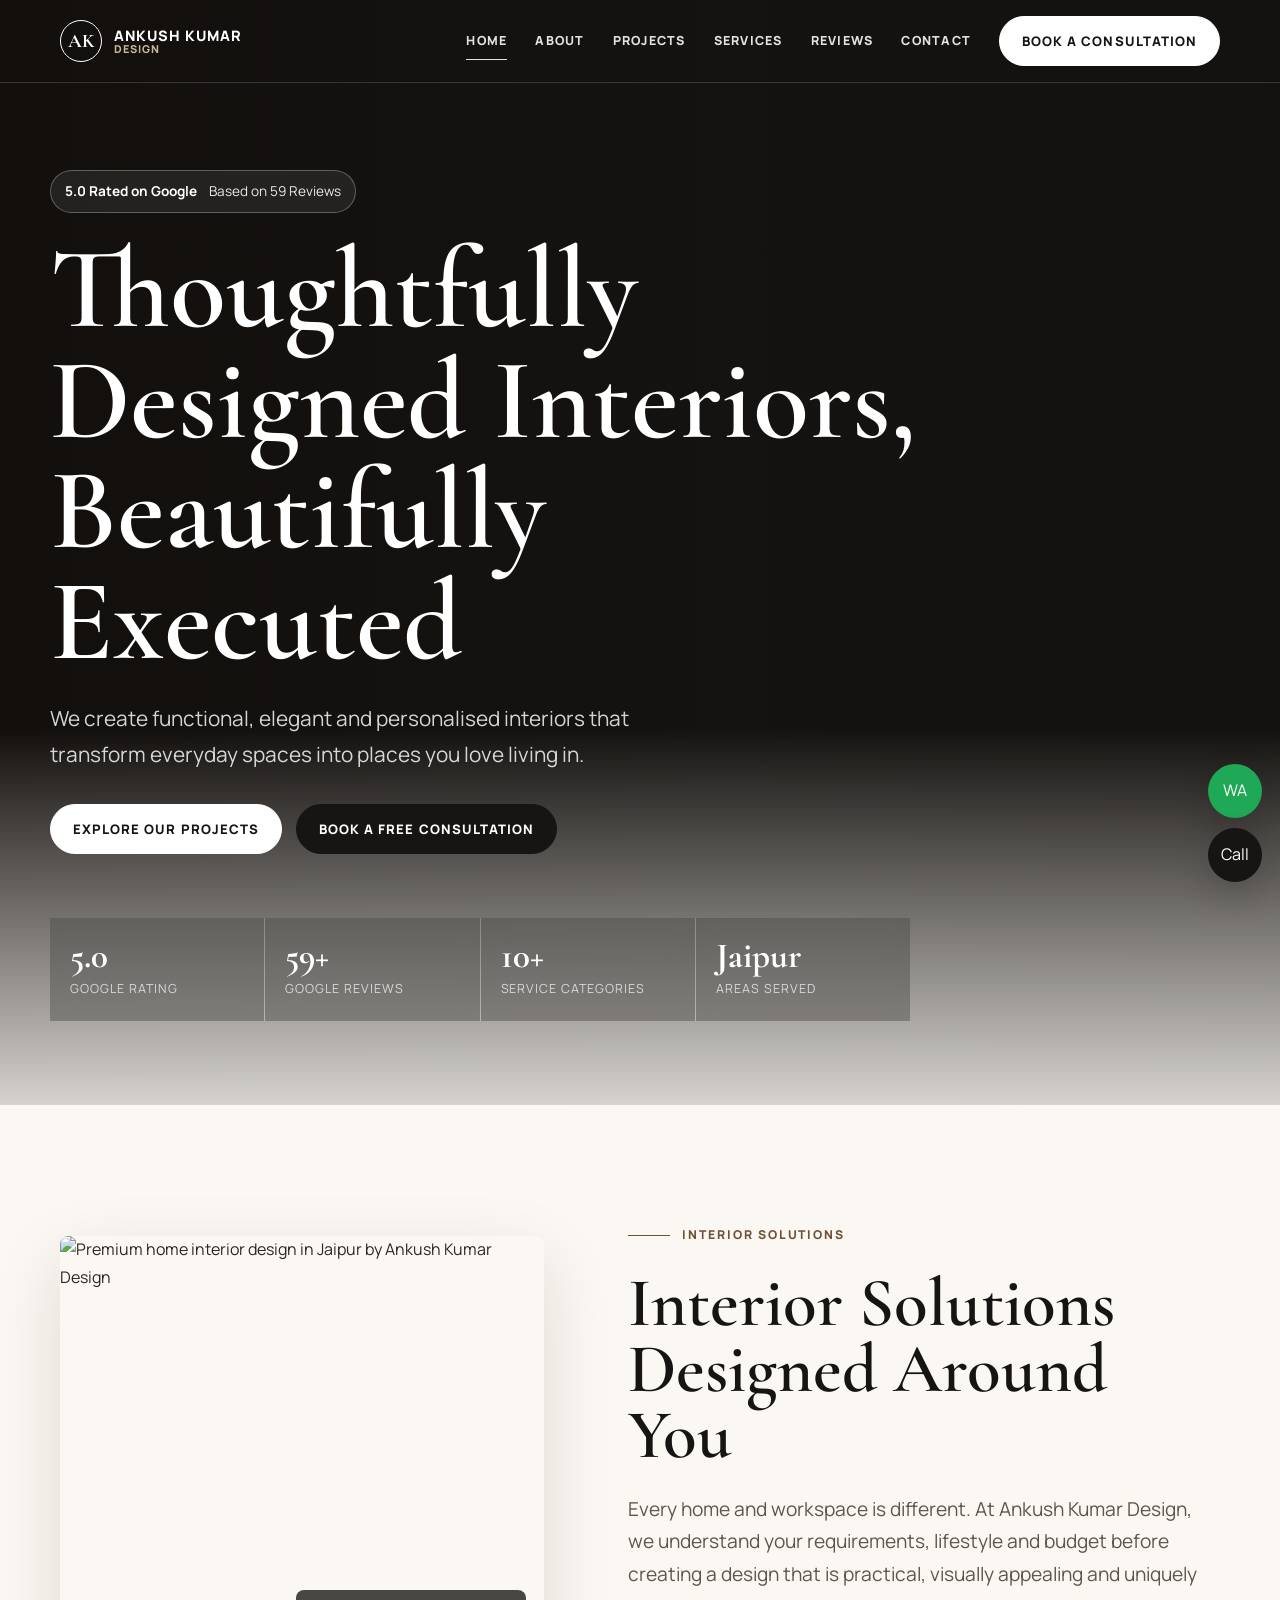
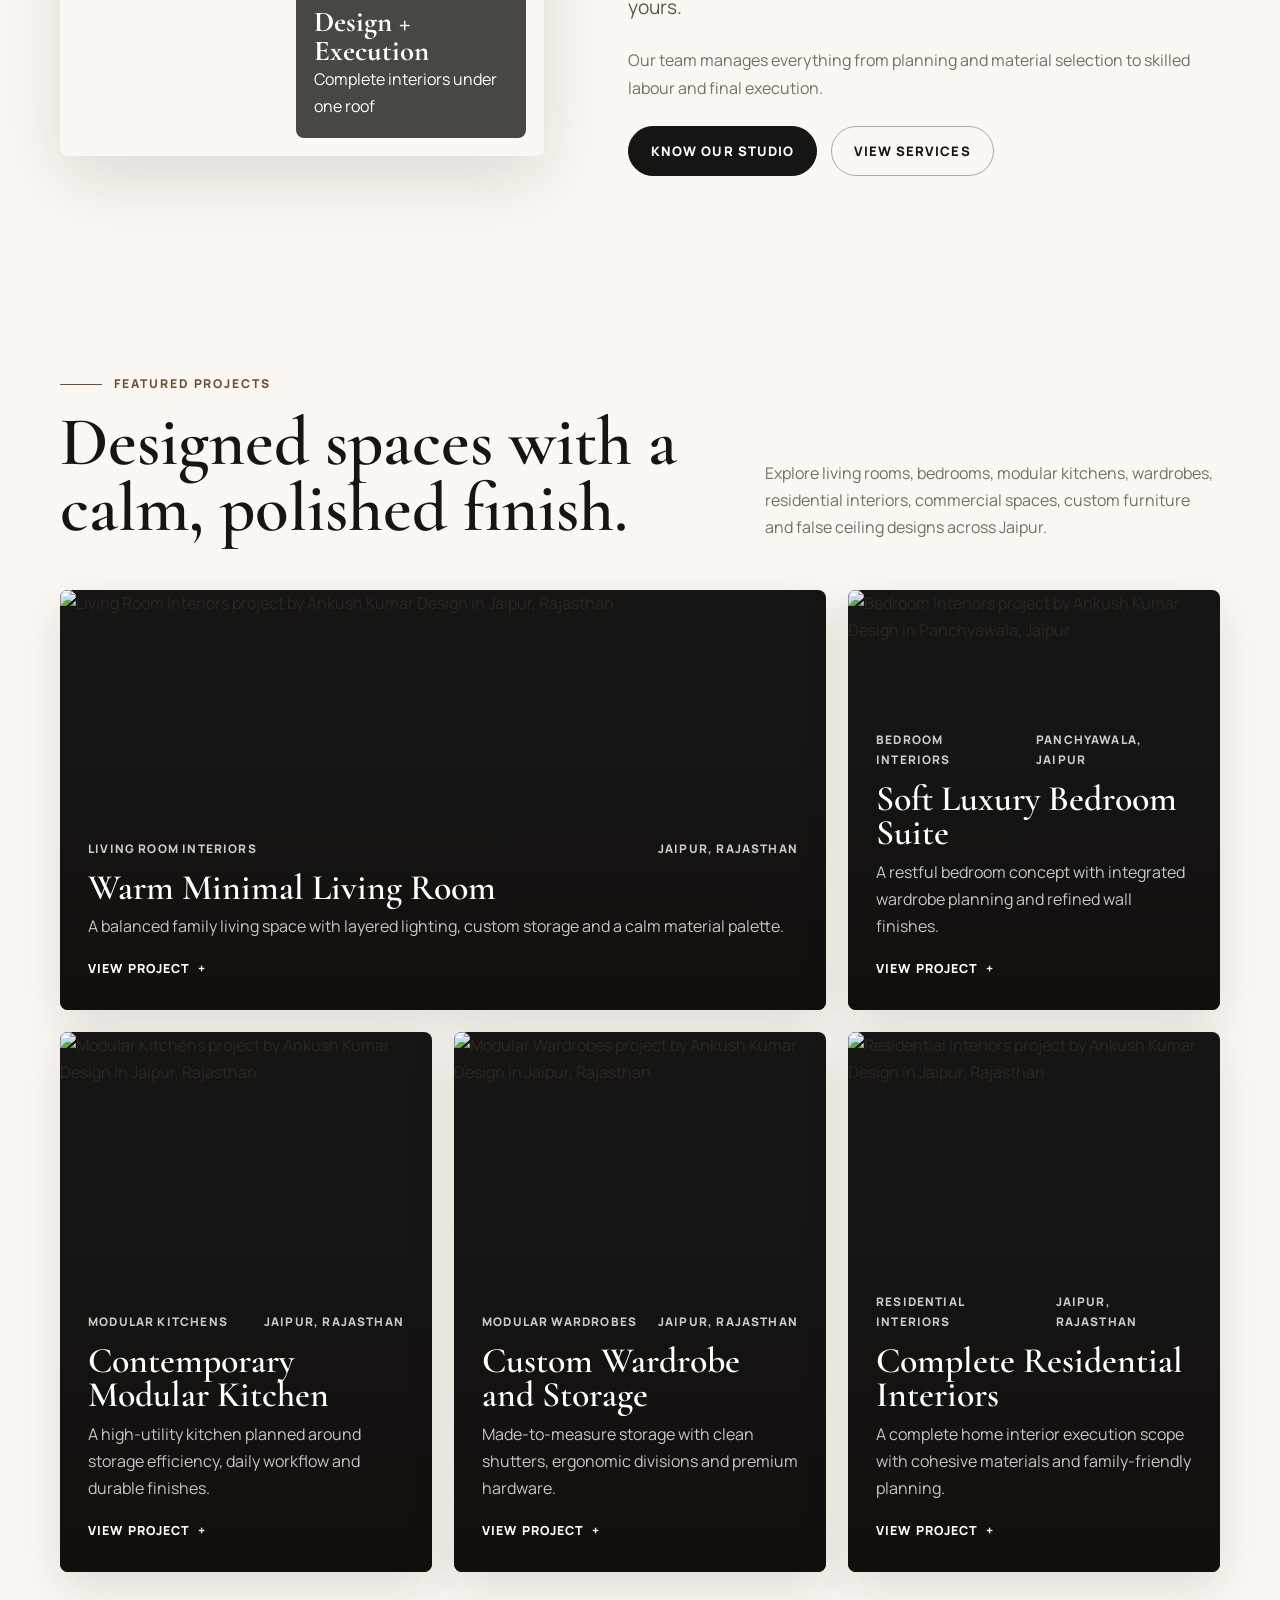
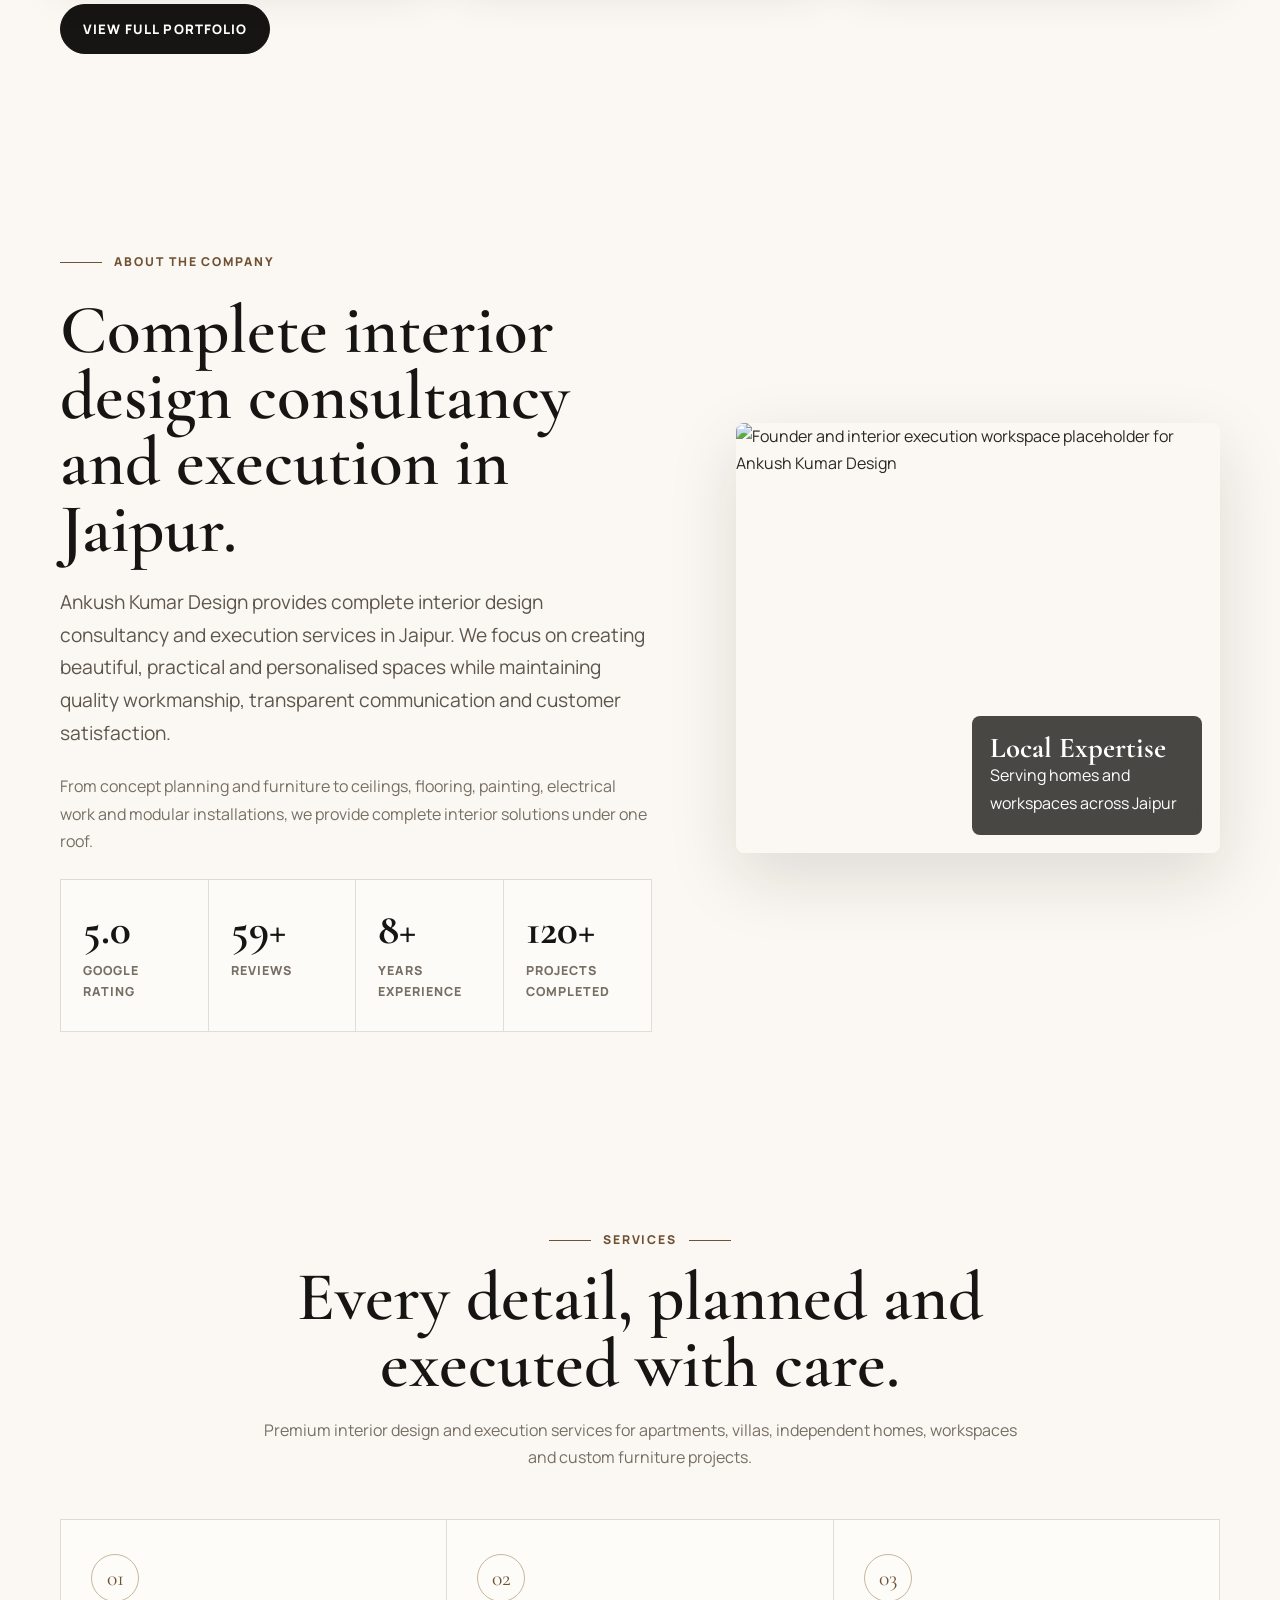
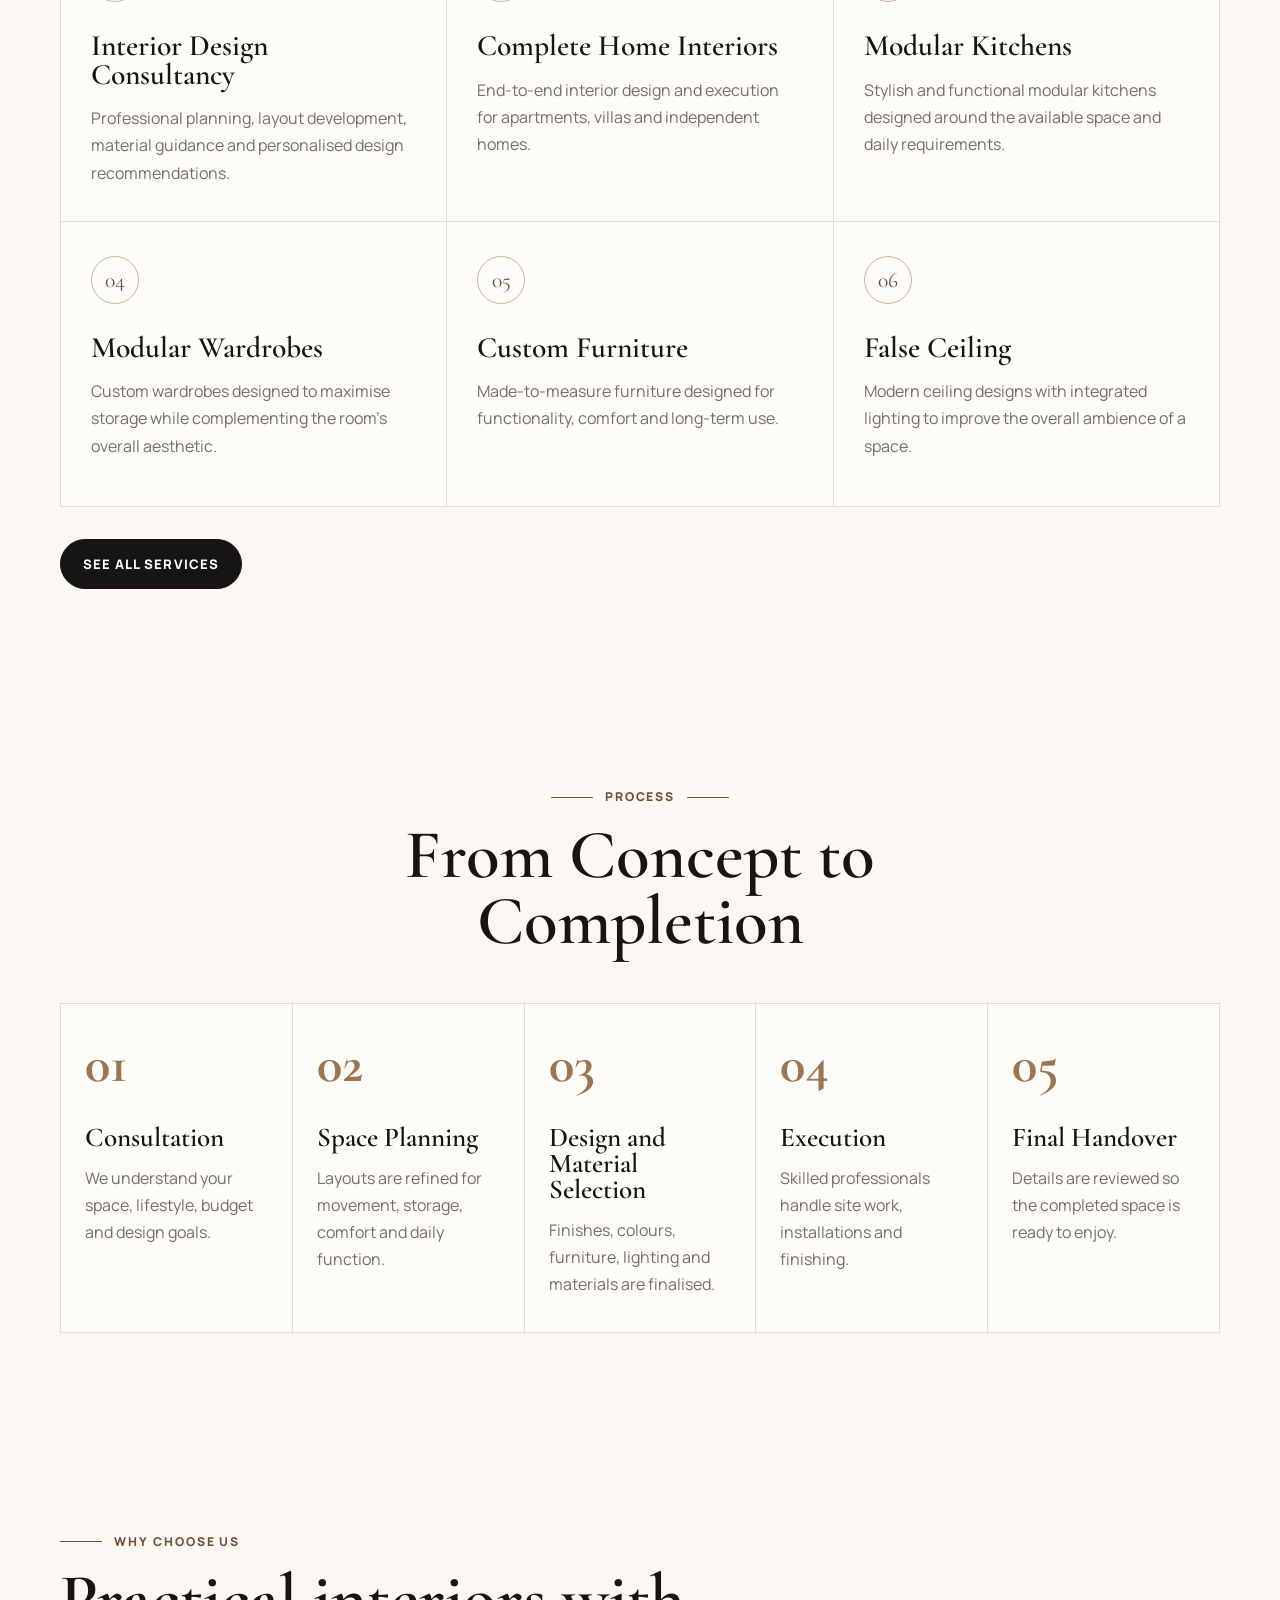
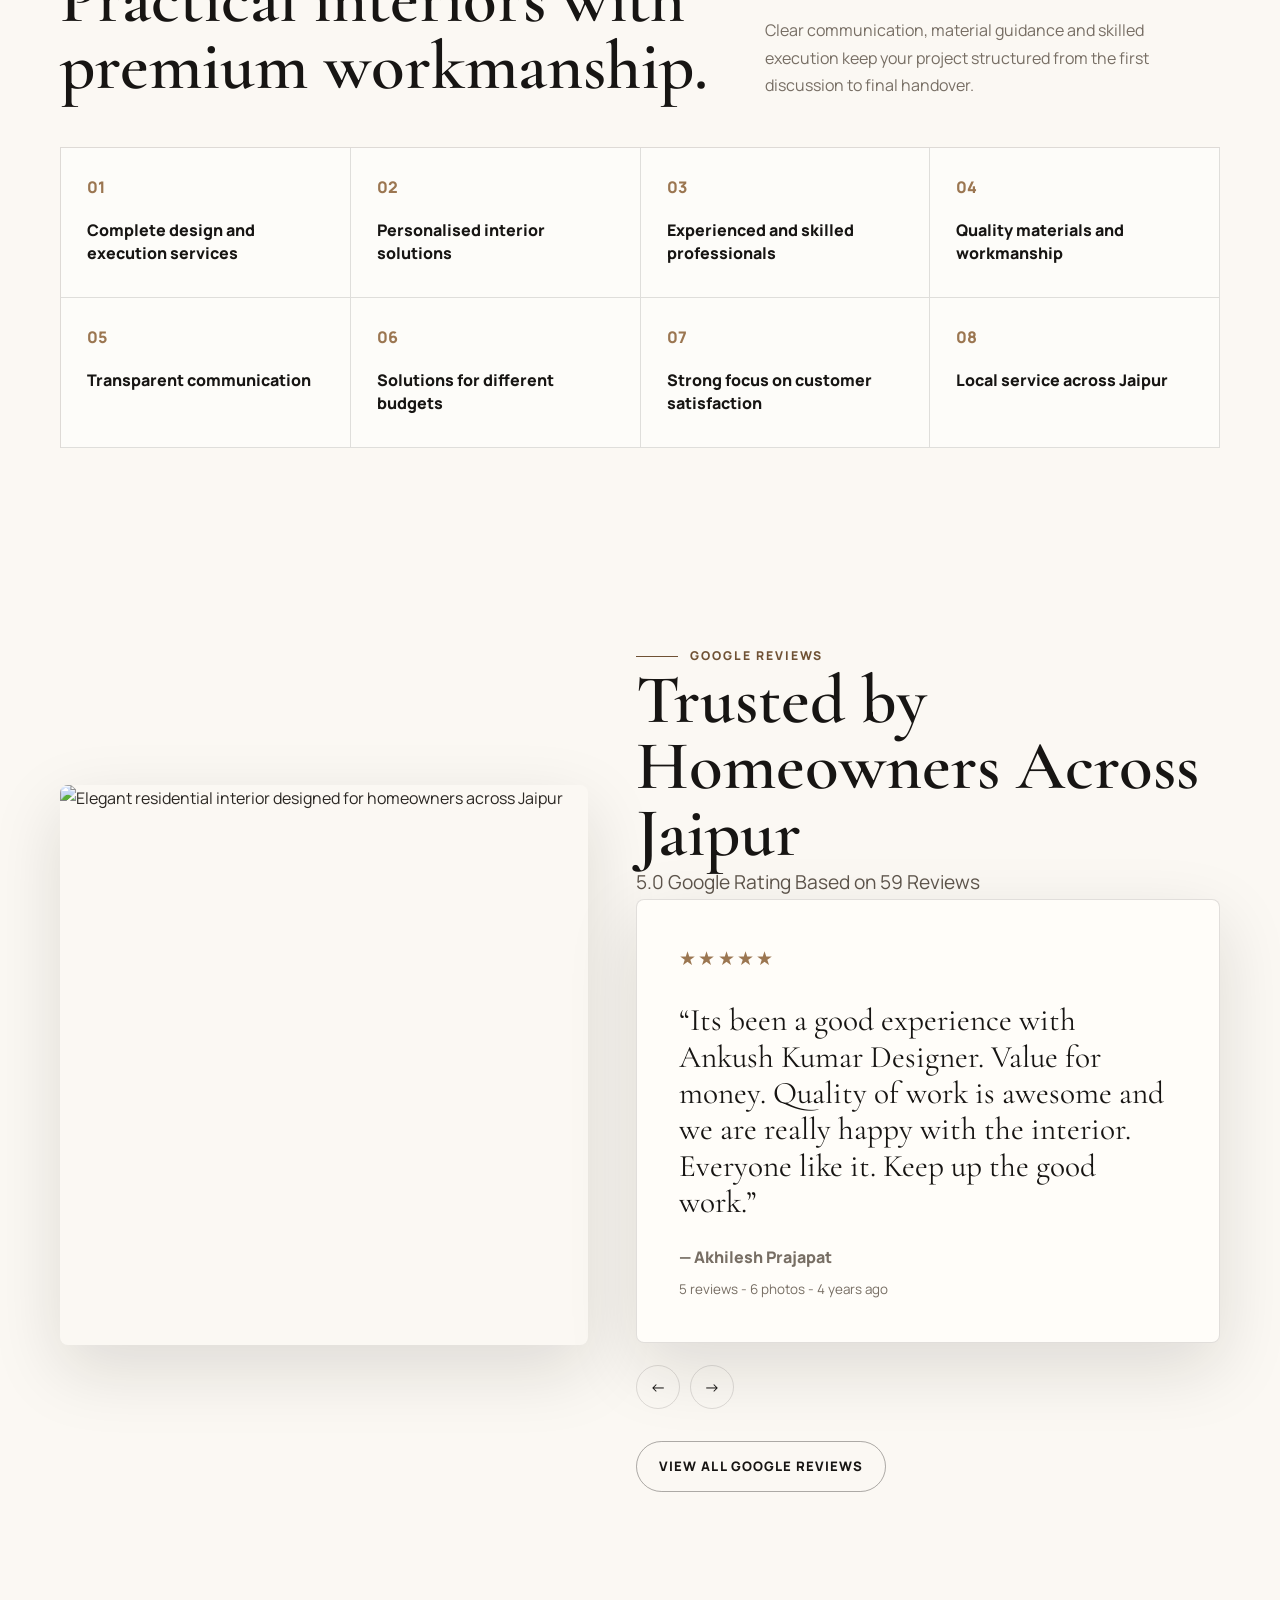
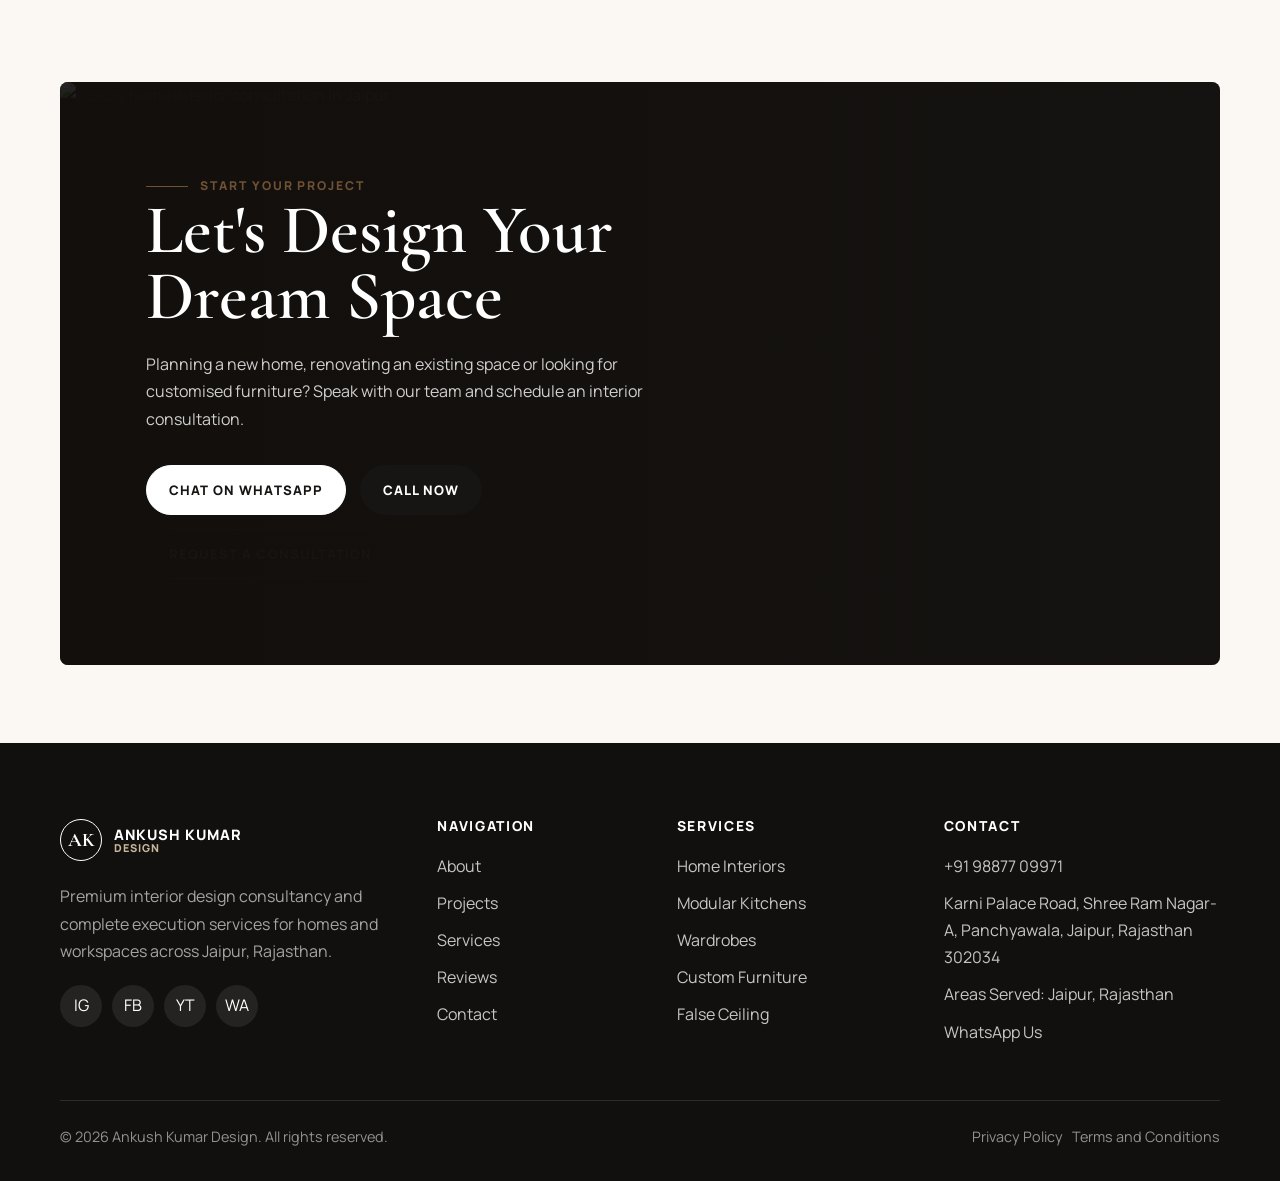
==== commit b5fedabc: "Add real Google review highlights" ====
--- a/index.html
+++ b/index.html
@@ -231,7 +231,7 @@
             <button type="button" data-review-next aria-label="Next review">&rarr;</button>
           </div>
           <div class="inline-actions">
-            <a class="btn ghost" href="reviews.html">View All Google Reviews</a>
+            <a class="btn ghost" data-google-reviews-link target="_blank" rel="noopener">View All Google Reviews</a>
           </div>
         </div>
       </div>
--- a/assets/css/styles.css
+++ b/assets/css/styles.css
@@ -814,7 +814,7 @@
 
 .review-card {
   display: none;
-  min-height: 310px;
+  min-height: 360px;
   padding: 42px;
   border: 1px solid var(--line);
   border-radius: var(--radius);
@@ -837,16 +837,21 @@
   margin-top: 28px;
   color: var(--charcoal);
   font-family: var(--heading);
-  font-size: clamp(1.8rem, 3vw, 3rem);
-  line-height: 1.08;
+  font-size: clamp(1.45rem, 2.45vw, 2.45rem);
+  line-height: 1.16;
 }
 
 .review-card cite {
   display: block;
-  margin-top: 30px;
+  margin-top: 24px;
   color: var(--muted);
   font-style: normal;
   font-weight: 800;
+}
+
+.review-card cite + p {
+  margin-top: 6px;
+  font-size: 0.84rem;
 }
 
 .slider-controls {
